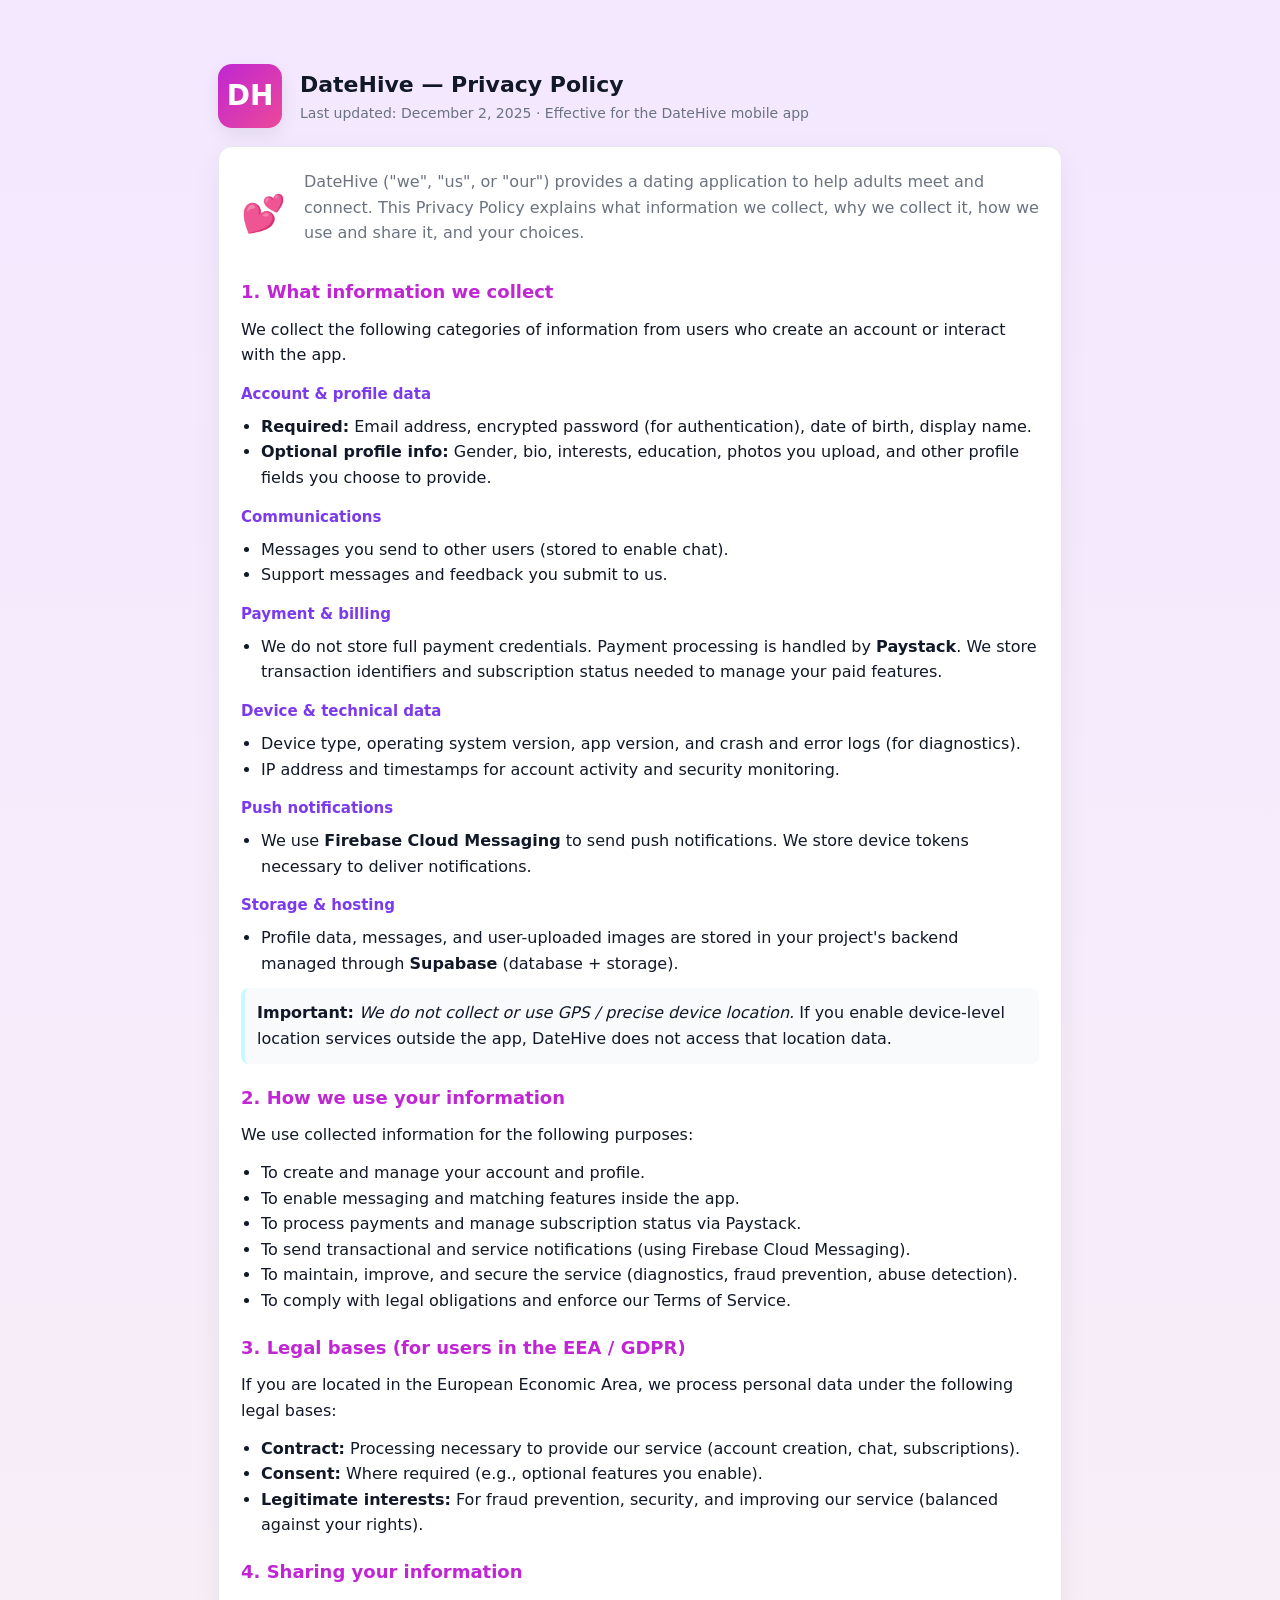
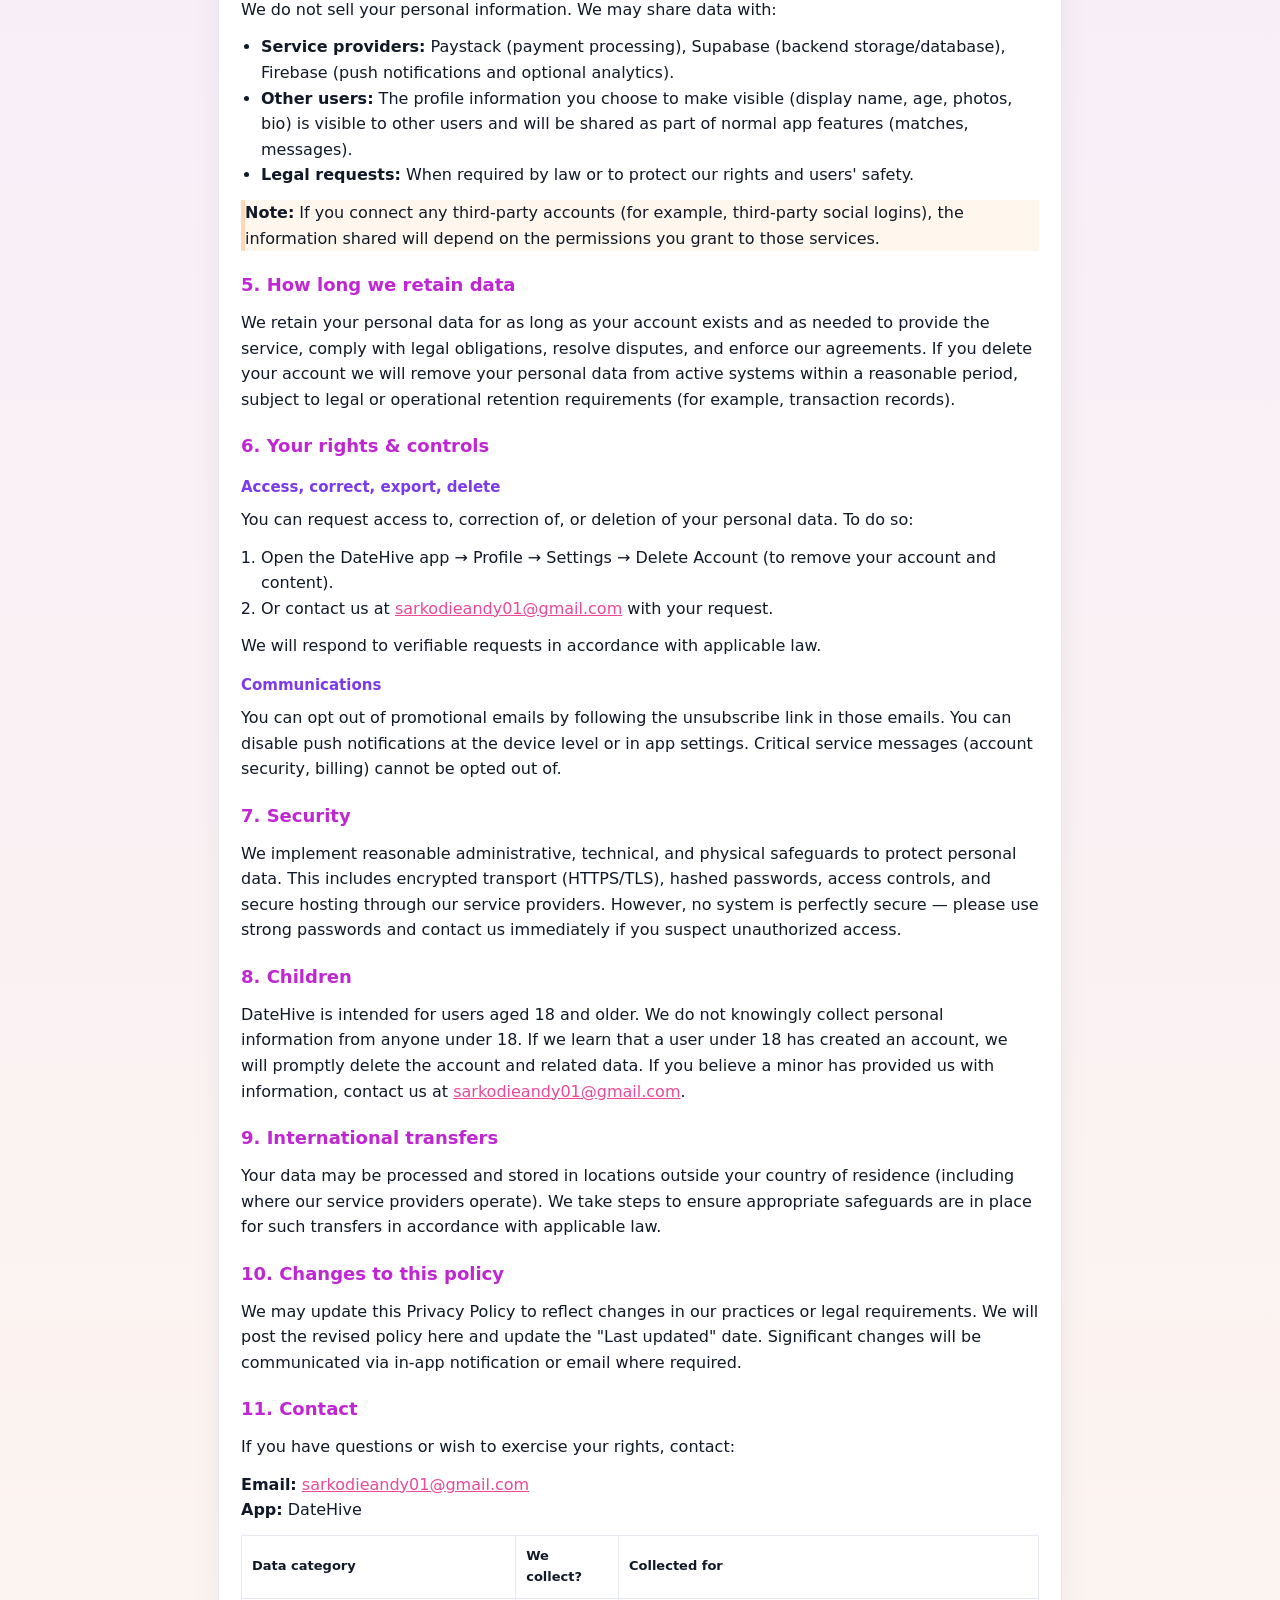
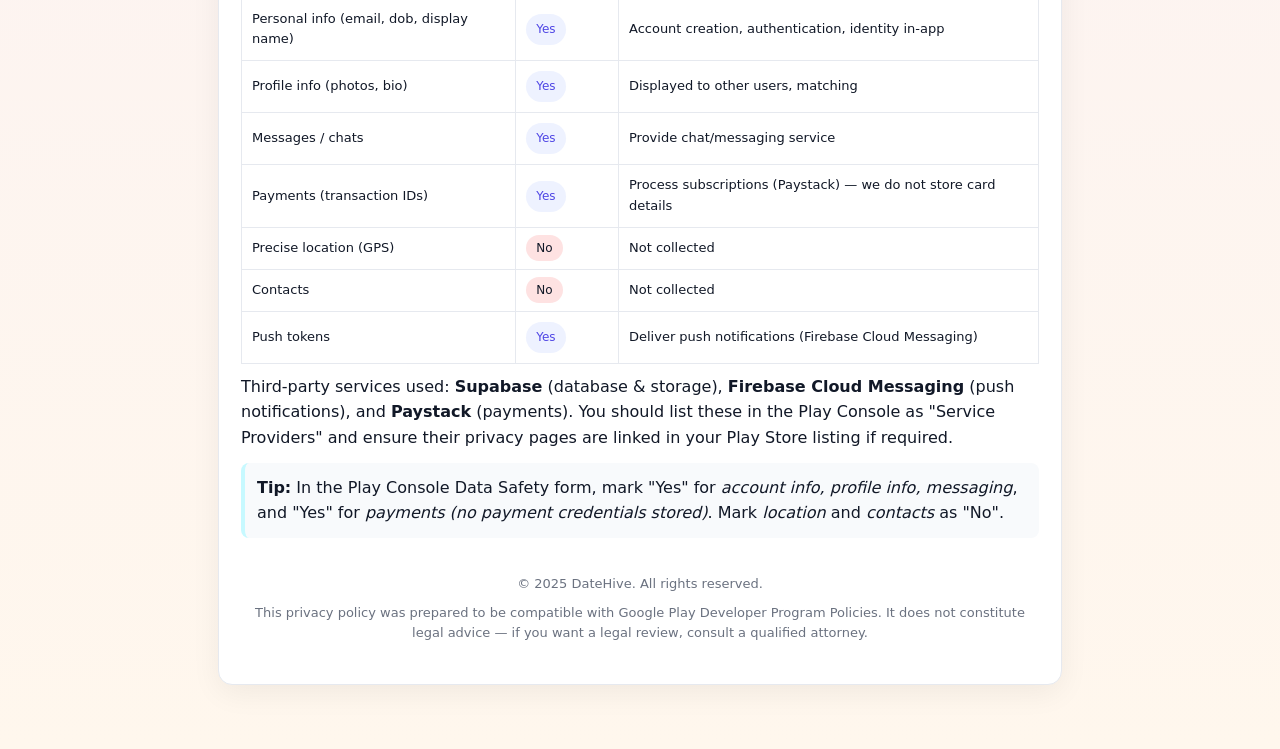
==== index.html @ edeba6d4 "new" ====
<!doctype html>
<html lang="en">
<head>
  <meta charset="utf-8" />
  <meta name="viewport" content="width=device-width,initial-scale=1" />
  <title>DateHive — Privacy Policy</title>
  <meta name="description" content="DateHive Privacy Policy — explains what data we collect, how it's used, and how you can manage it." />
  <style>
    :root{
      --bg:#f7f8fb;
      --card:#ffffff;
      --muted:#6b7280;
      --accent:#c026d3;
      --accent-2:#ec4899;
      --border:#e6e9ef;
      --maxw:900px;
      --radius:14px;
      --mono: "Inter", system-ui, -apple-system, "Segoe UI", Roboto, "Helvetica Neue", Arial;
    }
    *{box-sizing:border-box}
    body{
      margin:0;
      font-family:var(--mono);
      background:linear-gradient(180deg, #f3e8ff 0%, #fff7ed 100%);
      color:#111827;
      -webkit-font-smoothing:antialiased;
      -moz-osx-font-smoothing:grayscale;
      line-height:1.6;
    }
    .wrap{max-width:var(--maxw); margin:36px auto; padding:28px;}
    header{
      display:flex; align-items:center; gap:18px; margin-bottom:18px;
    }
    .logo{
      width:64px; height:64px; border-radius:14px;
      background:linear-gradient(135deg,var(--accent),var(--accent-2));
      display:flex; align-items:center; justify-content:center;
      color:white; font-weight:700; font-size:28px; box-shadow:0 6px 18px rgba(0,0,0,0.08);
    }
    h1{font-size:22px; margin:0}
    .sub{color:var(--muted); font-size:14px}

    .card{
      background:var(--card); border-radius:var(--radius);
      padding:22px; box-shadow:0 8px 30px rgba(2,6,23,0.06); border:1px solid var(--border);
    }

    .lead{
      display:flex; gap:18px; align-items:center; margin-bottom:18px;
    }
    .lead .emoji{font-size:36px}
    .muted{color:var(--muted)}
    .section{margin-top:20px}
    h2{font-size:18px; color:var(--accent); margin:0 0 10px}
    h3{font-size:15px; color:#7c3aed; margin:14px 0 8px}
    p{margin:0 0 12px}
    ul{margin:0 0 12px; padding-left:20px}
    ol{margin:0 0 12px; padding-left:20px}
    .note{
      background:#f8fafc; border-left:4px solid #c7f9ff; padding:12px; margin:12px 0; border-radius:8px;
    }
    .important{background:#fff7ed; border-left:4px solid #ffd7b5}
    .footer{font-size:13px; color:var(--muted); text-align:center; padding:18px 6px; margin-top:18px}

    /* responsive */
    @media (max-width:600px){
      .wrap{padding:18px}
      .lead{flex-direction:column; align-items:flex-start}
    }

    /* small table for Data Safety */
    .ds-table{width:100%; border-collapse:collapse; margin-top:12px}
    .ds-table th, .ds-table td{border:1px solid var(--border); padding:10px; text-align:left; font-size:13px}
    .pill{display:inline-block; padding:6px 10px; border-radius:999px; font-size:12px; background:#eef2ff; color:#4f46e5}
    a{color:var(--accent-2)}
  </style>
</head>
<body>
  <div class="wrap">
    <header>
      <div class="logo">DH</div>
      <div>
        <h1>DateHive — Privacy Policy</h1>
        <div class="sub">Last updated: December 2, 2025 · Effective for the DateHive mobile app</div>
      </div>
    </header>

    <div class="card" role="main">
      <div class="lead">
        <div class="emoji">💕</div>
        <div>
          <p class="muted">DateHive ("we", "us", or "our") provides a dating application to help adults meet and connect. This Privacy Policy explains what information we collect, why we collect it, how we use and share it, and your choices.</p>
        </div>
      </div>

      <section class="section">
        <h2>1. What information we collect</h2>
        <p>We collect the following categories of information from users who create an account or interact with the app.</p>

        <h3>Account & profile data</h3>
        <ul>
          <li><strong>Required:</strong> Email address, encrypted password (for authentication), date of birth, display name.</li>
          <li><strong>Optional profile info:</strong> Gender, bio, interests, education, photos you upload, and other profile fields you choose to provide.</li>
        </ul>

        <h3>Communications</h3>
        <ul>
          <li>Messages you send to other users (stored to enable chat).</li>
          <li>Support messages and feedback you submit to us.</li>
        </ul>

        <h3>Payment & billing</h3>
        <ul>
          <li>We do not store full payment credentials. Payment processing is handled by <strong>Paystack</strong>. We store transaction identifiers and subscription status needed to manage your paid features.</li>
        </ul>

        <h3>Device & technical data</h3>
        <ul>
          <li>Device type, operating system version, app version, and crash and error logs (for diagnostics).</li>
          <li>IP address and timestamps for account activity and security monitoring.</li>
        </ul>

        <h3>Push notifications</h3>
        <ul>
          <li>We use <strong>Firebase Cloud Messaging</strong> to send push notifications. We store device tokens necessary to deliver notifications.</li>
        </ul>

        <h3>Storage & hosting</h3>
        <ul>
          <li>Profile data, messages, and user-uploaded images are stored in your project's backend managed through <strong>Supabase</strong> (database + storage).</li>
        </ul>

        <div class="note">
          <strong>Important:</strong> <em>We do not collect or use GPS / precise device location.</em> If you enable device-level location services outside the app, DateHive does not access that location data.
        </div>
      </section>

      <section class="section">
        <h2>2. How we use your information</h2>
        <p>We use collected information for the following purposes:</p>
        <ul>
          <li>To create and manage your account and profile.</li>
          <li>To enable messaging and matching features inside the app.</li>
          <li>To process payments and manage subscription status via Paystack.</li>
          <li>To send transactional and service notifications (using Firebase Cloud Messaging).</li>
          <li>To maintain, improve, and secure the service (diagnostics, fraud prevention, abuse detection).</li>
          <li>To comply with legal obligations and enforce our Terms of Service.</li>
        </ul>
      </section>

      <section class="section">
        <h2>3. Legal bases (for users in the EEA / GDPR)</h2>
        <p>If you are located in the European Economic Area, we process personal data under the following legal bases:</p>
        <ul>
          <li><strong>Contract:</strong> Processing necessary to provide our service (account creation, chat, subscriptions).</li>
          <li><strong>Consent:</strong> Where required (e.g., optional features you enable).</li>
          <li><strong>Legitimate interests:</strong> For fraud prevention, security, and improving our service (balanced against your rights).</li>
        </ul>
      </section>

      <section class="section">
        <h2>4. Sharing your information</h2>
        <p>We do not sell your personal information. We may share data with:</p>
        <ul>
          <li><strong>Service providers:</strong> Paystack (payment processing), Supabase (backend storage/database), Firebase (push notifications and optional analytics).</li>
          <li><strong>Other users:</strong> The profile information you choose to make visible (display name, age, photos, bio) is visible to other users and will be shared as part of normal app features (matches, messages).</li>
          <li><strong>Legal requests:</strong> When required by law or to protect our rights and users' safety.</li>
        </ul>

        <div class="important">
          <strong>Note:</strong> If you connect any third-party accounts (for example, third-party social logins), the information shared will depend on the permissions you grant to those services.
        </div>
      </section>

      <section class="section">
        <h2>5. How long we retain data</h2>
        <p>We retain your personal data for as long as your account exists and as needed to provide the service, comply with legal obligations, resolve disputes, and enforce our agreements. If you delete your account we will remove your personal data from active systems within a reasonable period, subject to legal or operational retention requirements (for example, transaction records).</p>
      </section>

      <section class="section">
        <h2>6. Your rights & controls</h2>

        <h3>Access, correct, export, delete</h3>
        <p>You can request access to, correction of, or deletion of your personal data. To do so:</p>
        <ol>
          <li>Open the DateHive app → Profile → Settings → Delete Account (to remove your account and content).</li>
          <li>Or contact us at <a href="mailto:sarkodieandy01@gmail.com">sarkodieandy01@gmail.com</a> with your request.</li>
        </ol>
        <p>We will respond to verifiable requests in accordance with applicable law.</p>

        <h3>Communications</h3>
        <p>You can opt out of promotional emails by following the unsubscribe link in those emails. You can disable push notifications at the device level or in app settings. Critical service messages (account security, billing) cannot be opted out of.</p>
      </section>

      <section class="section">
        <h2>7. Security</h2>
        <p>We implement reasonable administrative, technical, and physical safeguards to protect personal data. This includes encrypted transport (HTTPS/TLS), hashed passwords, access controls, and secure hosting through our service providers. However, no system is perfectly secure — please use strong passwords and contact us immediately if you suspect unauthorized access.</p>
      </section>

      <section class="section">
        <h2>8. Children</h2>
        <p>DateHive is intended for users aged 18 and older. We do not knowingly collect personal information from anyone under 18. If we learn that a user under 18 has created an account, we will promptly delete the account and related data. If you believe a minor has provided us with information, contact us at <a href="mailto:sarkodieandy01@gmail.com">sarkodieandy01@gmail.com</a>.</p>
      </section>

      <section class="section">
        <h2>9. International transfers</h2>
        <p>Your data may be processed and stored in locations outside your country of residence (including where our service providers operate). We take steps to ensure appropriate safeguards are in place for such transfers in accordance with applicable law.</p>
      </section>

      <section class="section">
        <h2>10. Changes to this policy</h2>
        <p>We may update this Privacy Policy to reflect changes in our practices or legal requirements. We will post the revised policy here and update the "Last updated" date. Significant changes will be communicated via in-app notification or email where required.</p>
      </section>

      <section class="section">
        <h2>11. Contact</h2>
        <p>If you have questions or wish to exercise your rights, contact:</p>
        <p>
          <strong>Email:</strong> <a href="mailto:sarkodieandy01@gmail.com">sarkodieandy01@gmail.com</a><br />
          <strong>App:</strong> DateHive
        </p>
      </section>

        <table class="ds-table" aria-label="Google Play Data Safety summary">
          <thead>
            <tr>
              <th>Data category</th>
              <th>We collect?</th>
              <th>Collected for</th>
            </tr>
          </thead>
          <tbody>
            <tr>
              <td>Personal info (email, dob, display name)</td>
              <td><span class="pill">Yes</span></td>
              <td>Account creation, authentication, identity in-app</td>
            </tr>
            <tr>
              <td>Profile info (photos, bio)</td>
              <td><span class="pill">Yes</span></td>
              <td>Displayed to other users, matching</td>
            </tr>
            <tr>
              <td>Messages / chats</td>
              <td><span class="pill">Yes</span></td>
              <td>Provide chat/messaging service</td>
            </tr>
            <tr>
              <td>Payments (transaction IDs)</td>
              <td><span class="pill">Yes</span></td>
              <td>Process subscriptions (Paystack) — we do not store card details</td>
            </tr>
            <tr>
              <td>Precise location (GPS)</td>
              <td><span style="background:#fee2e2; padding:6px 10px; border-radius:999px; font-size:12px">No</span></td>
              <td>Not collected</td>
            </tr>
            <tr>
              <td>Contacts</td>
              <td><span style="background:#fee2e2; padding:6px 10px; border-radius:999px; font-size:12px">No</span></td>
              <td>Not collected</td>
            </tr>
            <tr>
              <td>Push tokens</td>
              <td><span class="pill">Yes</span></td>
              <td>Deliver push notifications (Firebase Cloud Messaging)</td>
            </tr>
          </tbody>
        </table>

        <p style="margin-top:10px">Third-party services used: <strong>Supabase</strong> (database & storage), <strong>Firebase Cloud Messaging</strong> (push notifications), and <strong>Paystack</strong> (payments). You should list these in the Play Console as "Service Providers" and ensure their privacy pages are linked in your Play Store listing if required.</p>

        <div class="note">
          <strong>Tip:</strong> In the Play Console Data Safety form, mark "Yes" for <em>account info, profile info, messaging</em>, and "Yes" for <em>payments (no payment credentials stored)</em>. Mark <em>location</em> and <em>contacts</em> as "No".
        </div>
      </section>

      <div class="footer">
        <div>© 2025 DateHive. All rights reserved.</div>
        <div style="margin-top:8px; color:var(--muted)">This privacy policy was prepared to be compatible with Google Play Developer Program Policies. It does not constitute legal advice — if you want a legal review, consult a qualified attorney.</div>
      </div>
    </div>
  </div>
</body>
</html>
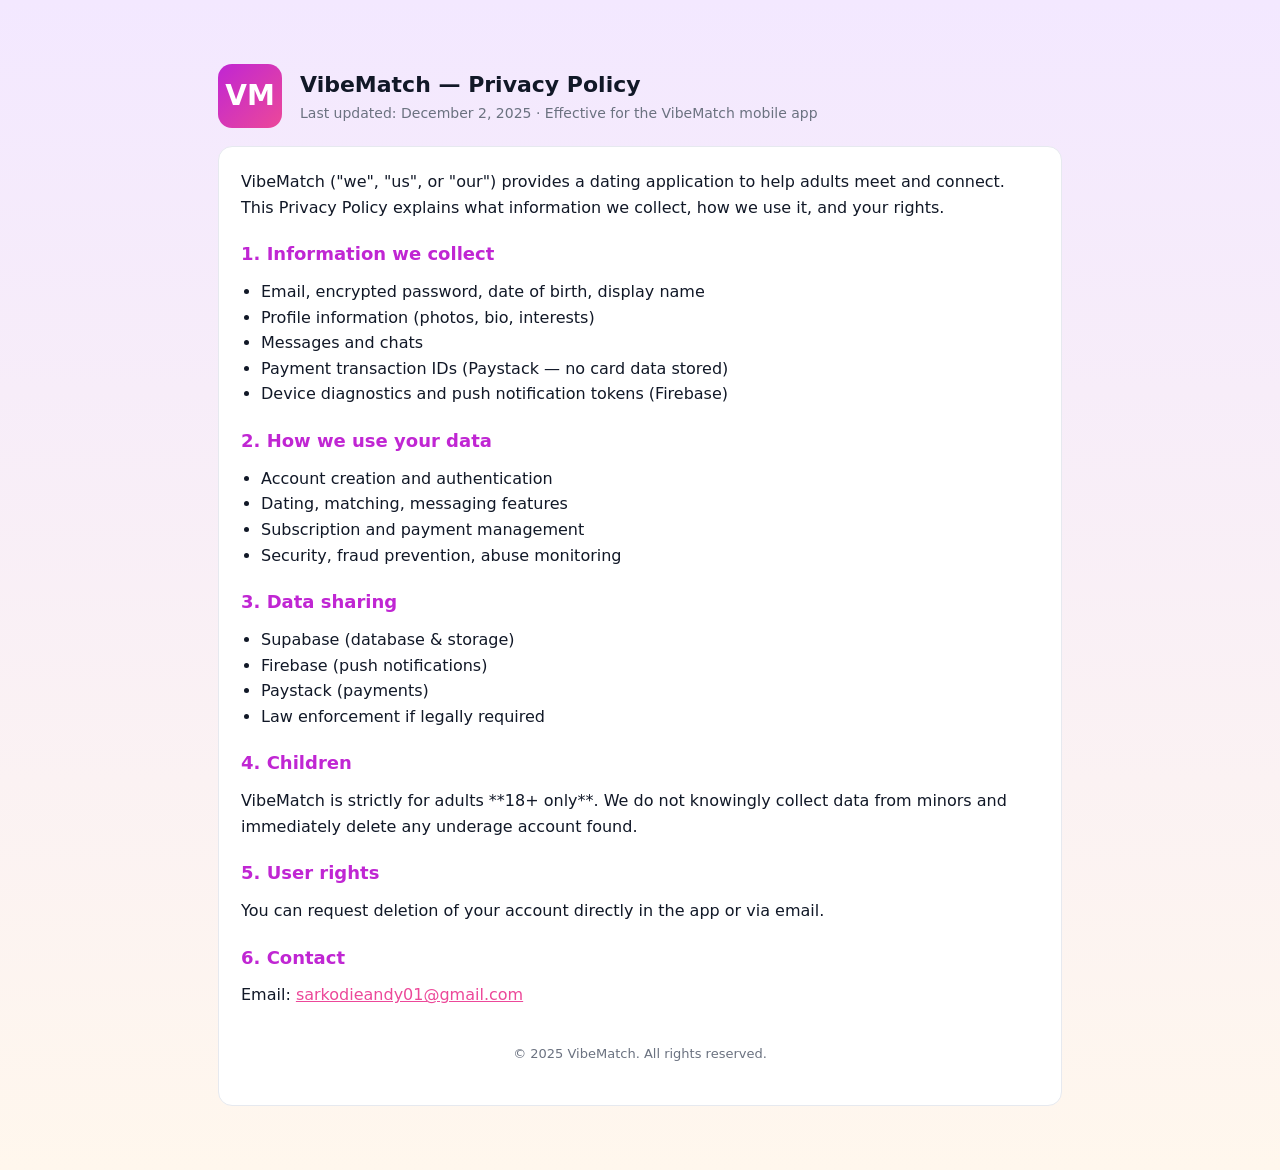
==== commit cc295a48: "policy update" ====
--- a/index.html
+++ b/index.html
@@ -3,8 +3,8 @@
 <head>
   <meta charset="utf-8" />
   <meta name="viewport" content="width=device-width,initial-scale=1" />
-  <title>DateHive — Privacy Policy</title>
-  <meta name="description" content="DateHive Privacy Policy — explains what data we collect, how it's used, and how you can manage it." />
+  <title>VibeMatch — Privacy Policy</title>
+  <meta name="description" content="VibeMatch Privacy Policy — explains what data we collect, how it's used, and how you can manage it." />
   <style>
     :root{
       --bg:#f7f8fb;
@@ -23,54 +23,29 @@
       font-family:var(--mono);
       background:linear-gradient(180deg, #f3e8ff 0%, #fff7ed 100%);
       color:#111827;
-      -webkit-font-smoothing:antialiased;
-      -moz-osx-font-smoothing:grayscale;
       line-height:1.6;
     }
     .wrap{max-width:var(--maxw); margin:36px auto; padding:28px;}
-    header{
-      display:flex; align-items:center; gap:18px; margin-bottom:18px;
-    }
+    header{display:flex; align-items:center; gap:18px; margin-bottom:18px;}
     .logo{
       width:64px; height:64px; border-radius:14px;
       background:linear-gradient(135deg,var(--accent),var(--accent-2));
       display:flex; align-items:center; justify-content:center;
-      color:white; font-weight:700; font-size:28px; box-shadow:0 6px 18px rgba(0,0,0,0.08);
+      color:white; font-weight:700; font-size:28px;
     }
     h1{font-size:22px; margin:0}
     .sub{color:var(--muted); font-size:14px}
-
-    .card{
-      background:var(--card); border-radius:var(--radius);
-      padding:22px; box-shadow:0 8px 30px rgba(2,6,23,0.06); border:1px solid var(--border);
-    }
-
-    .lead{
-      display:flex; gap:18px; align-items:center; margin-bottom:18px;
-    }
-    .lead .emoji{font-size:36px}
-    .muted{color:var(--muted)}
+    .card{background:var(--card); border-radius:var(--radius); padding:22px; border:1px solid var(--border);}
     .section{margin-top:20px}
     h2{font-size:18px; color:var(--accent); margin:0 0 10px}
     h3{font-size:15px; color:#7c3aed; margin:14px 0 8px}
     p{margin:0 0 12px}
-    ul{margin:0 0 12px; padding-left:20px}
-    ol{margin:0 0 12px; padding-left:20px}
-    .note{
-      background:#f8fafc; border-left:4px solid #c7f9ff; padding:12px; margin:12px 0; border-radius:8px;
-    }
+    ul, ol{margin:0 0 12px; padding-left:20px}
+    .note{background:#f8fafc; border-left:4px solid #c7f9ff; padding:12px; margin:12px 0; border-radius:8px;}
     .important{background:#fff7ed; border-left:4px solid #ffd7b5}
     .footer{font-size:13px; color:var(--muted); text-align:center; padding:18px 6px; margin-top:18px}
-
-    /* responsive */
-    @media (max-width:600px){
-      .wrap{padding:18px}
-      .lead{flex-direction:column; align-items:flex-start}
-    }
-
-    /* small table for Data Safety */
-    .ds-table{width:100%; border-collapse:collapse; margin-top:12px}
-    .ds-table th, .ds-table td{border:1px solid var(--border); padding:10px; text-align:left; font-size:13px}
+    table{width:100%; border-collapse:collapse; margin-top:12px}
+    th, td{border:1px solid var(--border); padding:10px; text-align:left; font-size:13px}
     .pill{display:inline-block; padding:6px 10px; border-radius:999px; font-size:12px; background:#eef2ff; color:#4f46e5}
     a{color:var(--accent-2)}
   </style>
@@ -78,206 +53,64 @@
 <body>
   <div class="wrap">
     <header>
-      <div class="logo">DH</div>
+      <div class="logo">VM</div>
       <div>
-        <h1>DateHive — Privacy Policy</h1>
-        <div class="sub">Last updated: December 2, 2025 · Effective for the DateHive mobile app</div>
+        <h1>VibeMatch — Privacy Policy</h1>
+        <div class="sub">Last updated: December 2, 2025 · Effective for the VibeMatch mobile app</div>
       </div>
     </header>
 
-    <div class="card" role="main">
-      <div class="lead">
-        <div class="emoji">💕</div>
-        <div>
-          <p class="muted">DateHive ("we", "us", or "our") provides a dating application to help adults meet and connect. This Privacy Policy explains what information we collect, why we collect it, how we use and share it, and your choices.</p>
-        </div>
-      </div>
+    <div class="card">
+      <p>VibeMatch ("we", "us", or "our") provides a dating application to help adults meet and connect. This Privacy Policy explains what information we collect, how we use it, and your rights.</p>
 
       <section class="section">
-        <h2>1. What information we collect</h2>
-        <p>We collect the following categories of information from users who create an account or interact with the app.</p>
-
-        <h3>Account & profile data</h3>
+        <h2>1. Information we collect</h2>
         <ul>
-          <li><strong>Required:</strong> Email address, encrypted password (for authentication), date of birth, display name.</li>
-          <li><strong>Optional profile info:</strong> Gender, bio, interests, education, photos you upload, and other profile fields you choose to provide.</li>
-        </ul>
-
-        <h3>Communications</h3>
-        <ul>
-          <li>Messages you send to other users (stored to enable chat).</li>
-          <li>Support messages and feedback you submit to us.</li>
-        </ul>
-
-        <h3>Payment & billing</h3>
-        <ul>
-          <li>We do not store full payment credentials. Payment processing is handled by <strong>Paystack</strong>. We store transaction identifiers and subscription status needed to manage your paid features.</li>
-        </ul>
-
-        <h3>Device & technical data</h3>
-        <ul>
-          <li>Device type, operating system version, app version, and crash and error logs (for diagnostics).</li>
-          <li>IP address and timestamps for account activity and security monitoring.</li>
-        </ul>
-
-        <h3>Push notifications</h3>
-        <ul>
-          <li>We use <strong>Firebase Cloud Messaging</strong> to send push notifications. We store device tokens necessary to deliver notifications.</li>
-        </ul>
-
-        <h3>Storage & hosting</h3>
-        <ul>
-          <li>Profile data, messages, and user-uploaded images are stored in your project's backend managed through <strong>Supabase</strong> (database + storage).</li>
-        </ul>
-
-        <div class="note">
-          <strong>Important:</strong> <em>We do not collect or use GPS / precise device location.</em> If you enable device-level location services outside the app, DateHive does not access that location data.
-        </div>
-      </section>
-
-      <section class="section">
-        <h2>2. How we use your information</h2>
-        <p>We use collected information for the following purposes:</p>
-        <ul>
-          <li>To create and manage your account and profile.</li>
-          <li>To enable messaging and matching features inside the app.</li>
-          <li>To process payments and manage subscription status via Paystack.</li>
-          <li>To send transactional and service notifications (using Firebase Cloud Messaging).</li>
-          <li>To maintain, improve, and secure the service (diagnostics, fraud prevention, abuse detection).</li>
-          <li>To comply with legal obligations and enforce our Terms of Service.</li>
+          <li>Email, encrypted password, date of birth, display name</li>
+          <li>Profile information (photos, bio, interests)</li>
+          <li>Messages and chats</li>
+          <li>Payment transaction IDs (Paystack — no card data stored)</li>
+          <li>Device diagnostics and push notification tokens (Firebase)</li>
         </ul>
       </section>
 
       <section class="section">
-        <h2>3. Legal bases (for users in the EEA / GDPR)</h2>
-        <p>If you are located in the European Economic Area, we process personal data under the following legal bases:</p>
+        <h2>2. How we use your data</h2>
         <ul>
-          <li><strong>Contract:</strong> Processing necessary to provide our service (account creation, chat, subscriptions).</li>
-          <li><strong>Consent:</strong> Where required (e.g., optional features you enable).</li>
-          <li><strong>Legitimate interests:</strong> For fraud prevention, security, and improving our service (balanced against your rights).</li>
+          <li>Account creation and authentication</li>
+          <li>Dating, matching, messaging features</li>
+          <li>Subscription and payment management</li>
+          <li>Security, fraud prevention, abuse monitoring</li>
         </ul>
       </section>
 
       <section class="section">
-        <h2>4. Sharing your information</h2>
-        <p>We do not sell your personal information. We may share data with:</p>
+        <h2>3. Data sharing</h2>
         <ul>
-          <li><strong>Service providers:</strong> Paystack (payment processing), Supabase (backend storage/database), Firebase (push notifications and optional analytics).</li>
-          <li><strong>Other users:</strong> The profile information you choose to make visible (display name, age, photos, bio) is visible to other users and will be shared as part of normal app features (matches, messages).</li>
-          <li><strong>Legal requests:</strong> When required by law or to protect our rights and users' safety.</li>
+          <li>Supabase (database & storage)</li>
+          <li>Firebase (push notifications)</li>
+          <li>Paystack (payments)</li>
+          <li>Law enforcement if legally required</li>
         </ul>
-
-        <div class="important">
-          <strong>Note:</strong> If you connect any third-party accounts (for example, third-party social logins), the information shared will depend on the permissions you grant to those services.
-        </div>
       </section>
 
       <section class="section">
-        <h2>5. How long we retain data</h2>
-        <p>We retain your personal data for as long as your account exists and as needed to provide the service, comply with legal obligations, resolve disputes, and enforce our agreements. If you delete your account we will remove your personal data from active systems within a reasonable period, subject to legal or operational retention requirements (for example, transaction records).</p>
+        <h2>4. Children</h2>
+        <p>VibeMatch is strictly for adults **18+ only**. We do not knowingly collect data from minors and immediately delete any underage account found.</p>
       </section>
 
       <section class="section">
-        <h2>6. Your rights & controls</h2>
-
-        <h3>Access, correct, export, delete</h3>
-        <p>You can request access to, correction of, or deletion of your personal data. To do so:</p>
-        <ol>
-          <li>Open the DateHive app → Profile → Settings → Delete Account (to remove your account and content).</li>
-          <li>Or contact us at <a href="mailto:sarkodieandy01@gmail.com">sarkodieandy01@gmail.com</a> with your request.</li>
-        </ol>
-        <p>We will respond to verifiable requests in accordance with applicable law.</p>
-
-        <h3>Communications</h3>
-        <p>You can opt out of promotional emails by following the unsubscribe link in those emails. You can disable push notifications at the device level or in app settings. Critical service messages (account security, billing) cannot be opted out of.</p>
+        <h2>5. User rights</h2>
+        <p>You can request deletion of your account directly in the app or via email.</p>
       </section>
 
       <section class="section">
-        <h2>7. Security</h2>
-        <p>We implement reasonable administrative, technical, and physical safeguards to protect personal data. This includes encrypted transport (HTTPS/TLS), hashed passwords, access controls, and secure hosting through our service providers. However, no system is perfectly secure — please use strong passwords and contact us immediately if you suspect unauthorized access.</p>
-      </section>
-
-      <section class="section">
-        <h2>8. Children</h2>
-        <p>DateHive is intended for users aged 18 and older. We do not knowingly collect personal information from anyone under 18. If we learn that a user under 18 has created an account, we will promptly delete the account and related data. If you believe a minor has provided us with information, contact us at <a href="mailto:sarkodieandy01@gmail.com">sarkodieandy01@gmail.com</a>.</p>
-      </section>
-
-      <section class="section">
-        <h2>9. International transfers</h2>
-        <p>Your data may be processed and stored in locations outside your country of residence (including where our service providers operate). We take steps to ensure appropriate safeguards are in place for such transfers in accordance with applicable law.</p>
-      </section>
-
-      <section class="section">
-        <h2>10. Changes to this policy</h2>
-        <p>We may update this Privacy Policy to reflect changes in our practices or legal requirements. We will post the revised policy here and update the "Last updated" date. Significant changes will be communicated via in-app notification or email where required.</p>
-      </section>
-
-      <section class="section">
-        <h2>11. Contact</h2>
-        <p>If you have questions or wish to exercise your rights, contact:</p>
-        <p>
-          <strong>Email:</strong> <a href="mailto:sarkodieandy01@gmail.com">sarkodieandy01@gmail.com</a><br />
-          <strong>App:</strong> DateHive
-        </p>
-      </section>
-
-        <table class="ds-table" aria-label="Google Play Data Safety summary">
-          <thead>
-            <tr>
-              <th>Data category</th>
-              <th>We collect?</th>
-              <th>Collected for</th>
-            </tr>
-          </thead>
-          <tbody>
-            <tr>
-              <td>Personal info (email, dob, display name)</td>
-              <td><span class="pill">Yes</span></td>
-              <td>Account creation, authentication, identity in-app</td>
-            </tr>
-            <tr>
-              <td>Profile info (photos, bio)</td>
-              <td><span class="pill">Yes</span></td>
-              <td>Displayed to other users, matching</td>
-            </tr>
-            <tr>
-              <td>Messages / chats</td>
-              <td><span class="pill">Yes</span></td>
-              <td>Provide chat/messaging service</td>
-            </tr>
-            <tr>
-              <td>Payments (transaction IDs)</td>
-              <td><span class="pill">Yes</span></td>
-              <td>Process subscriptions (Paystack) — we do not store card details</td>
-            </tr>
-            <tr>
-              <td>Precise location (GPS)</td>
-              <td><span style="background:#fee2e2; padding:6px 10px; border-radius:999px; font-size:12px">No</span></td>
-              <td>Not collected</td>
-            </tr>
-            <tr>
-              <td>Contacts</td>
-              <td><span style="background:#fee2e2; padding:6px 10px; border-radius:999px; font-size:12px">No</span></td>
-              <td>Not collected</td>
-            </tr>
-            <tr>
-              <td>Push tokens</td>
-              <td><span class="pill">Yes</span></td>
-              <td>Deliver push notifications (Firebase Cloud Messaging)</td>
-            </tr>
-          </tbody>
-        </table>
-
-        <p style="margin-top:10px">Third-party services used: <strong>Supabase</strong> (database & storage), <strong>Firebase Cloud Messaging</strong> (push notifications), and <strong>Paystack</strong> (payments). You should list these in the Play Console as "Service Providers" and ensure their privacy pages are linked in your Play Store listing if required.</p>
-
-        <div class="note">
-          <strong>Tip:</strong> In the Play Console Data Safety form, mark "Yes" for <em>account info, profile info, messaging</em>, and "Yes" for <em>payments (no payment credentials stored)</em>. Mark <em>location</em> and <em>contacts</em> as "No".
-        </div>
+        <h2>6. Contact</h2>
+        <p>Email: <a href="mailto:sarkodieandy01@gmail.com">sarkodieandy01@gmail.com</a></p>
       </section>
 
       <div class="footer">
-        <div>© 2025 DateHive. All rights reserved.</div>
-        <div style="margin-top:8px; color:var(--muted)">This privacy policy was prepared to be compatible with Google Play Developer Program Policies. It does not constitute legal advice — if you want a legal review, consult a qualified attorney.</div>
+        © 2025 VibeMatch. All rights reserved.
       </div>
     </div>
   </div>
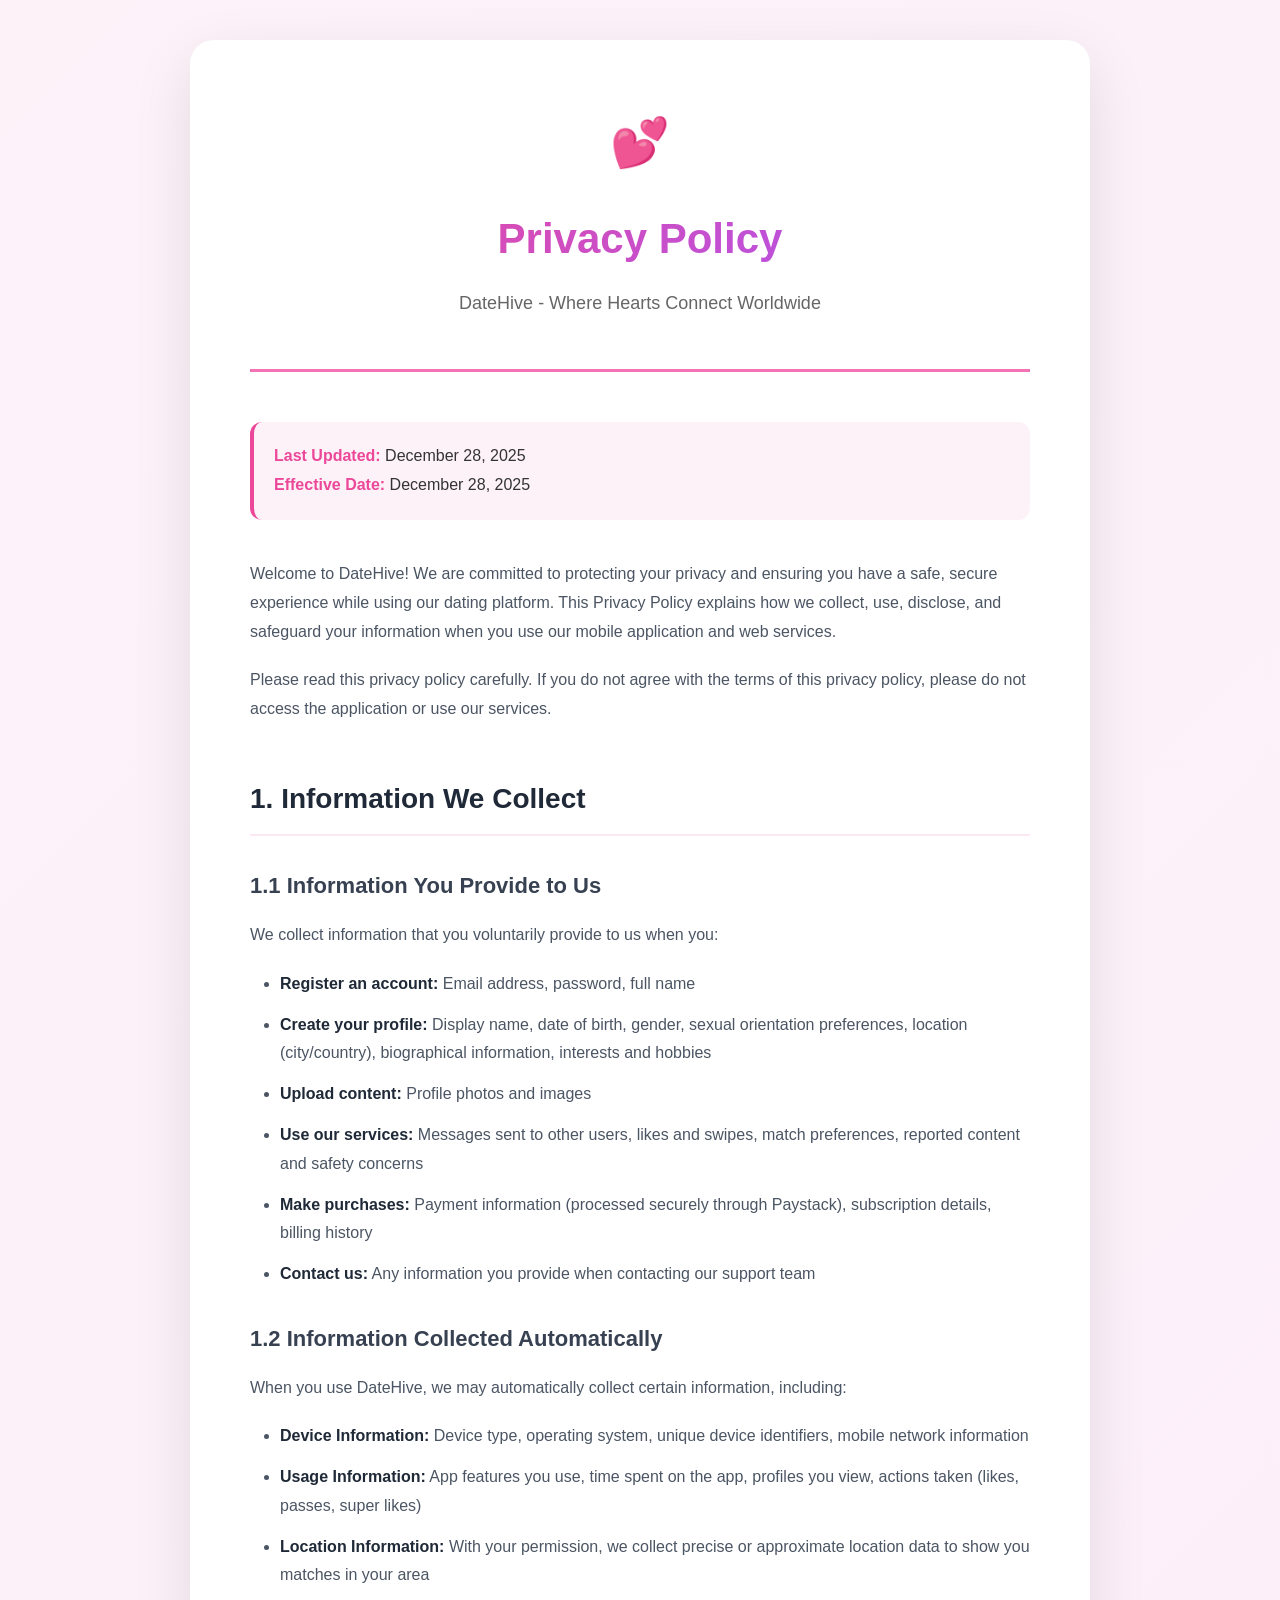
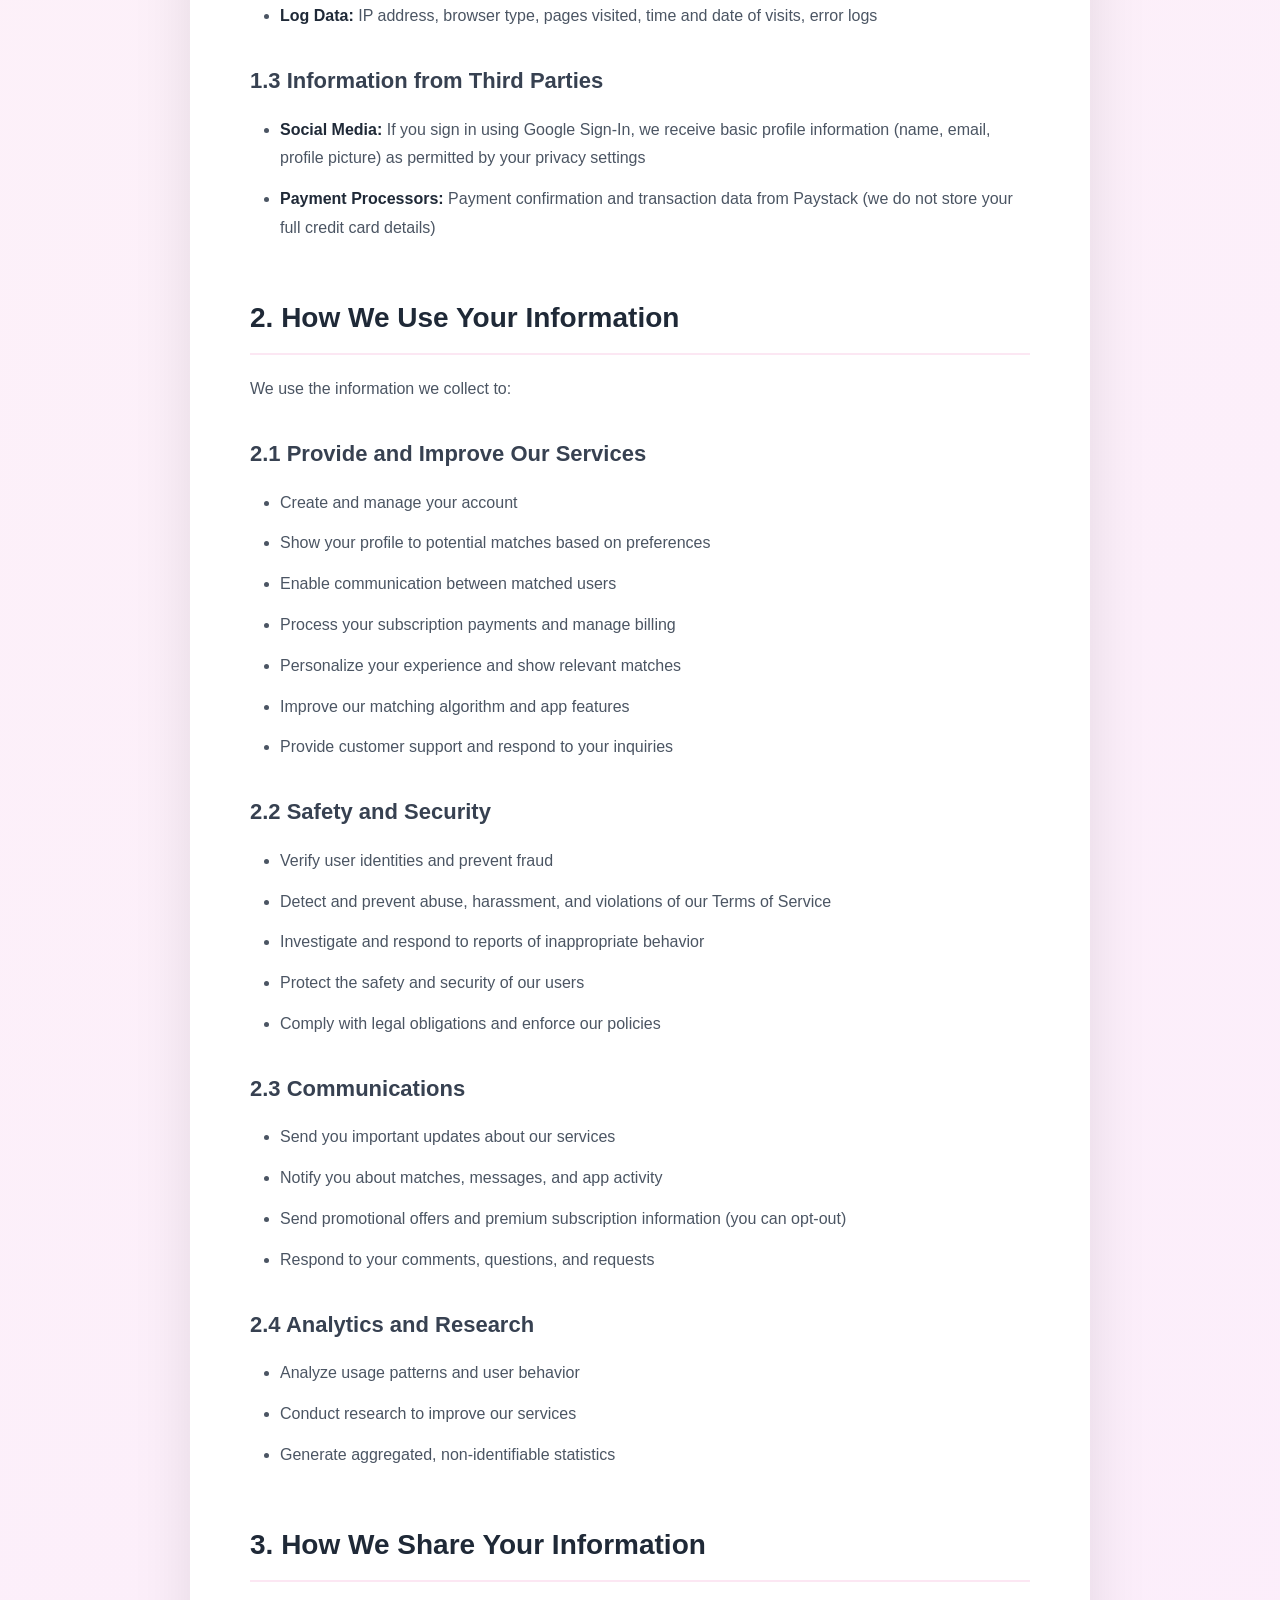
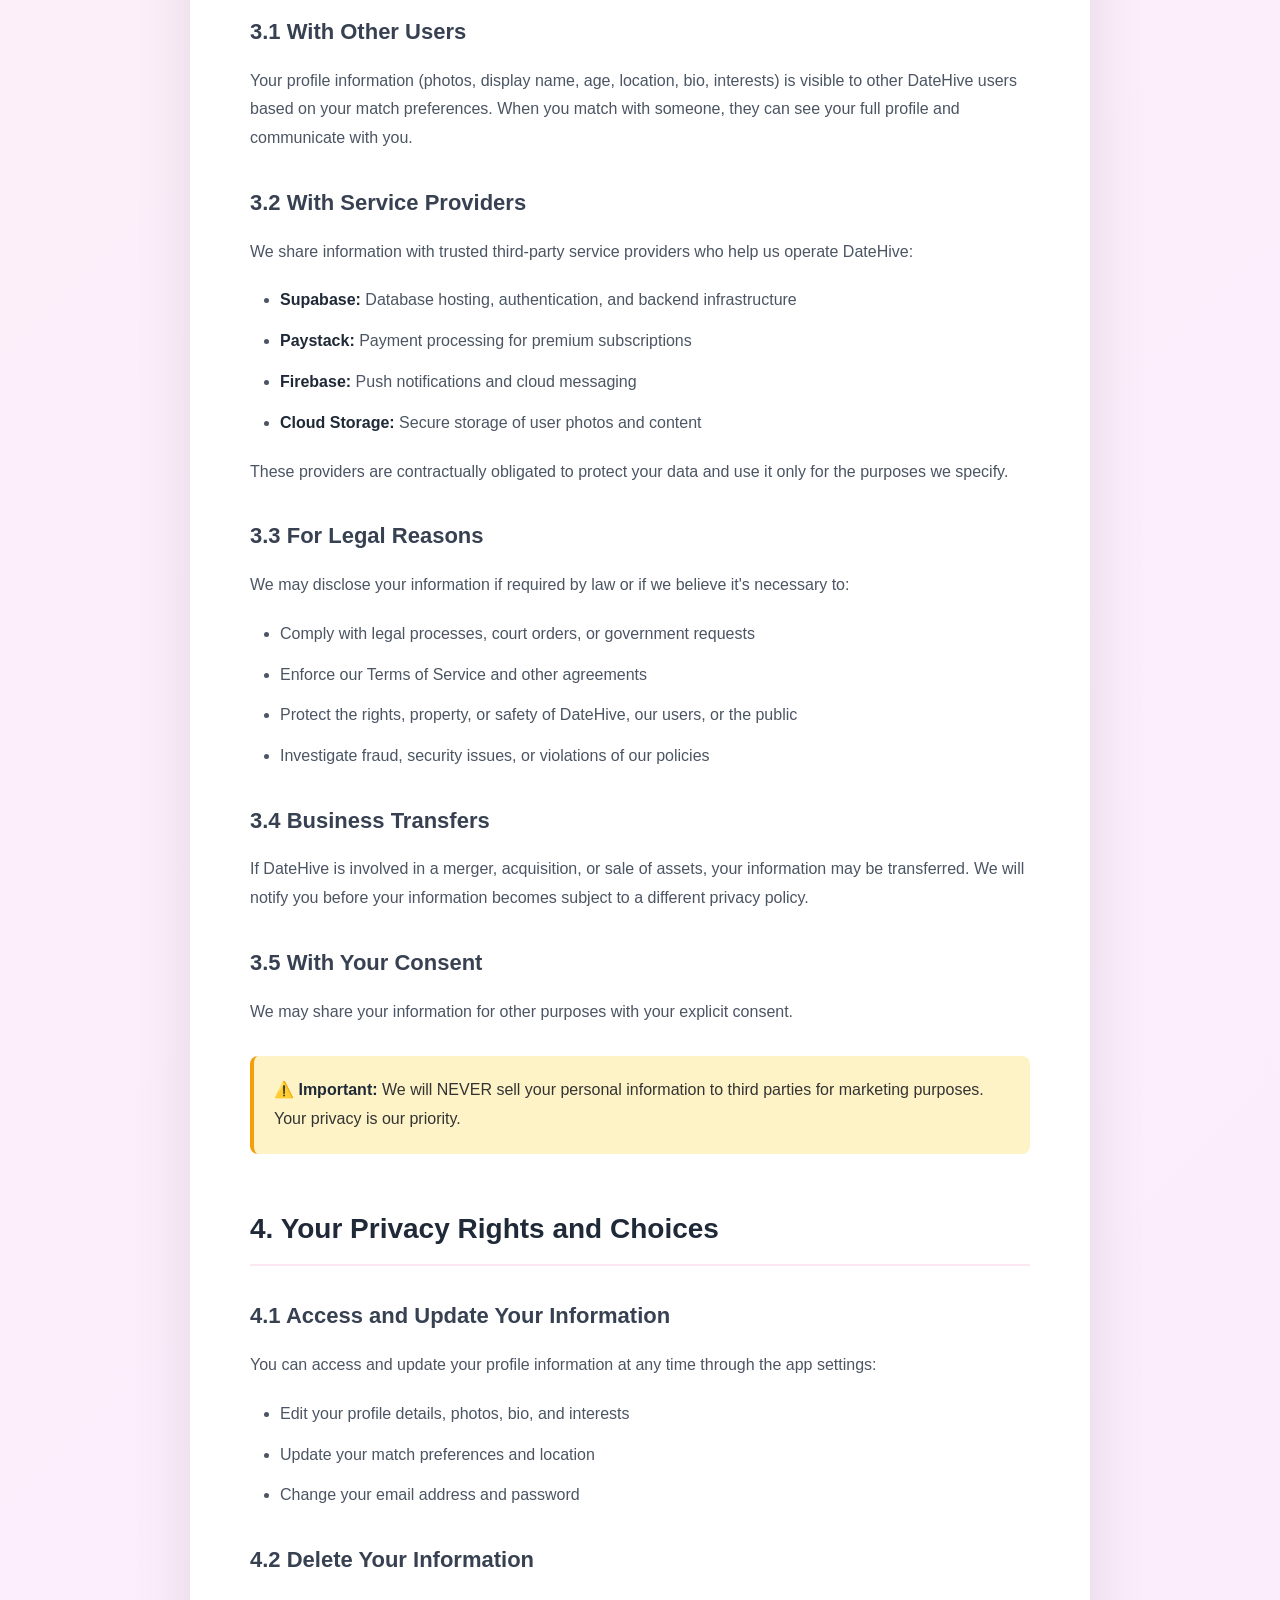
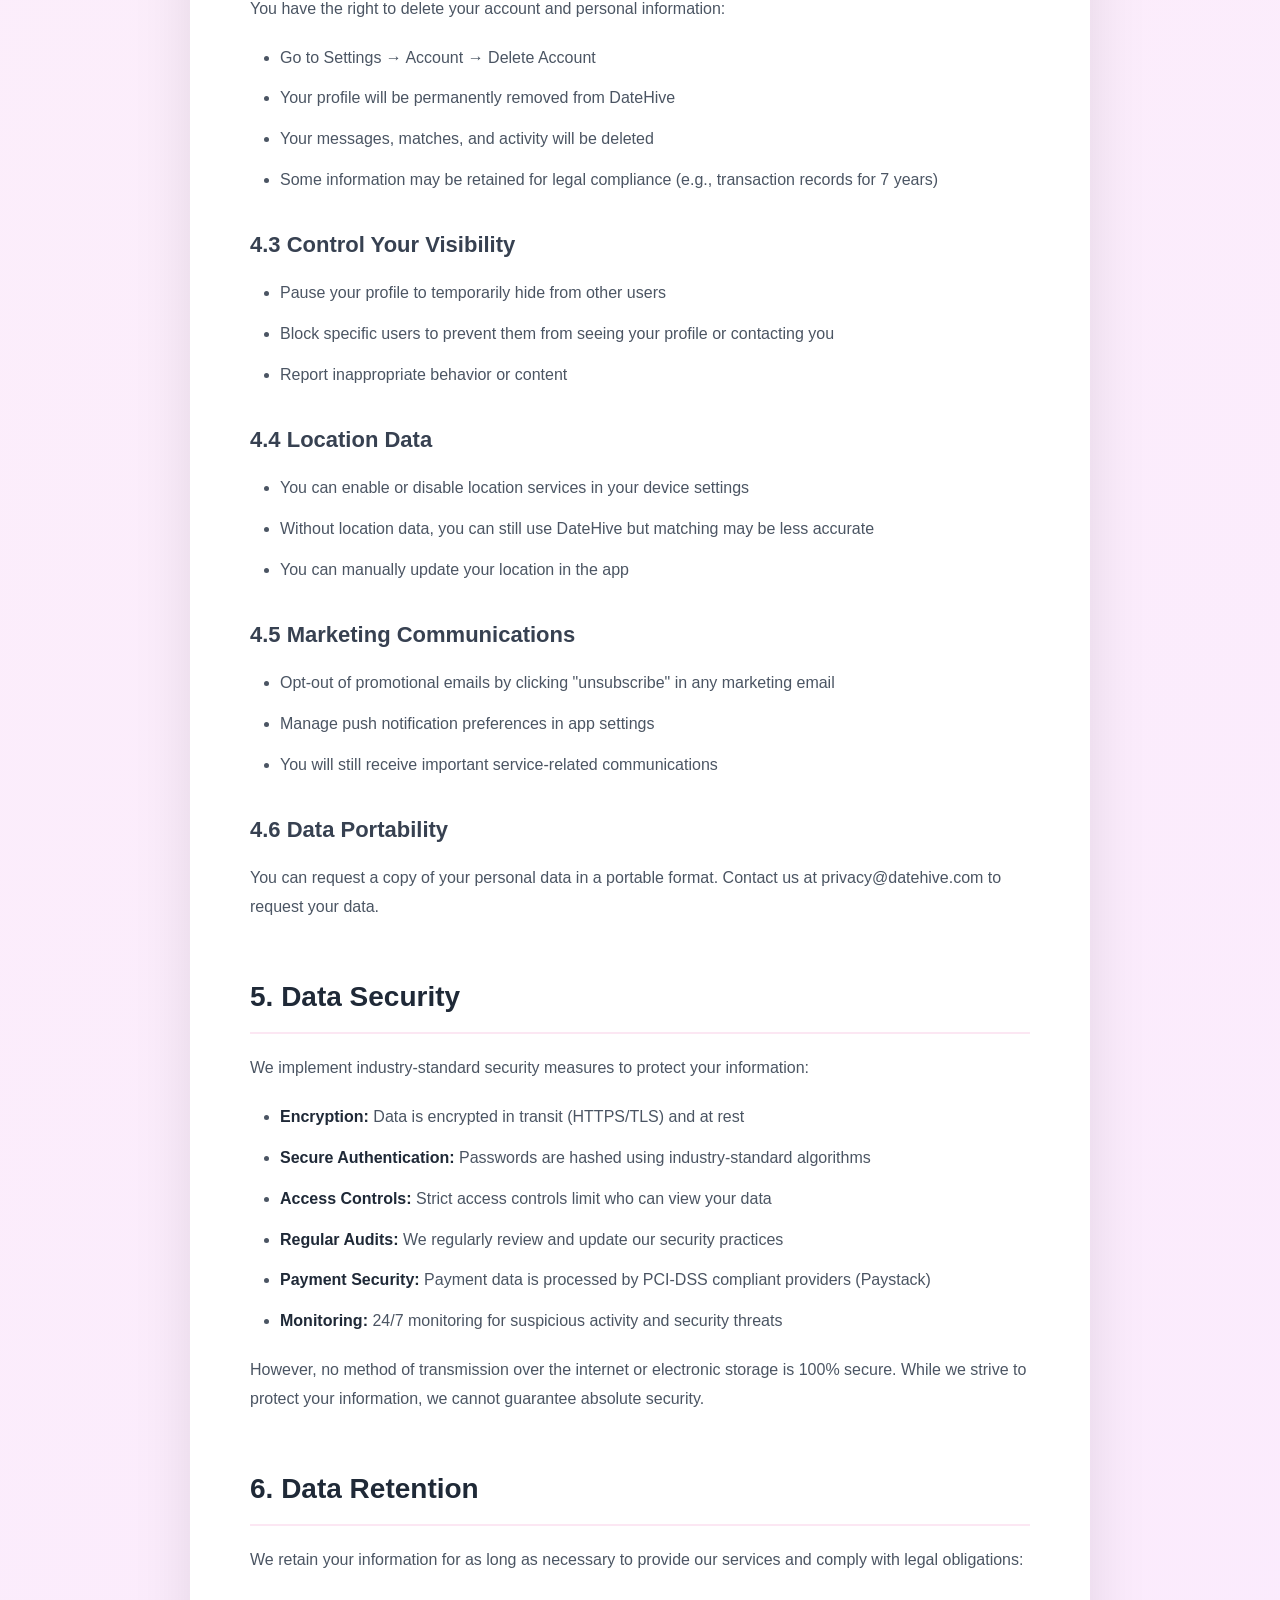
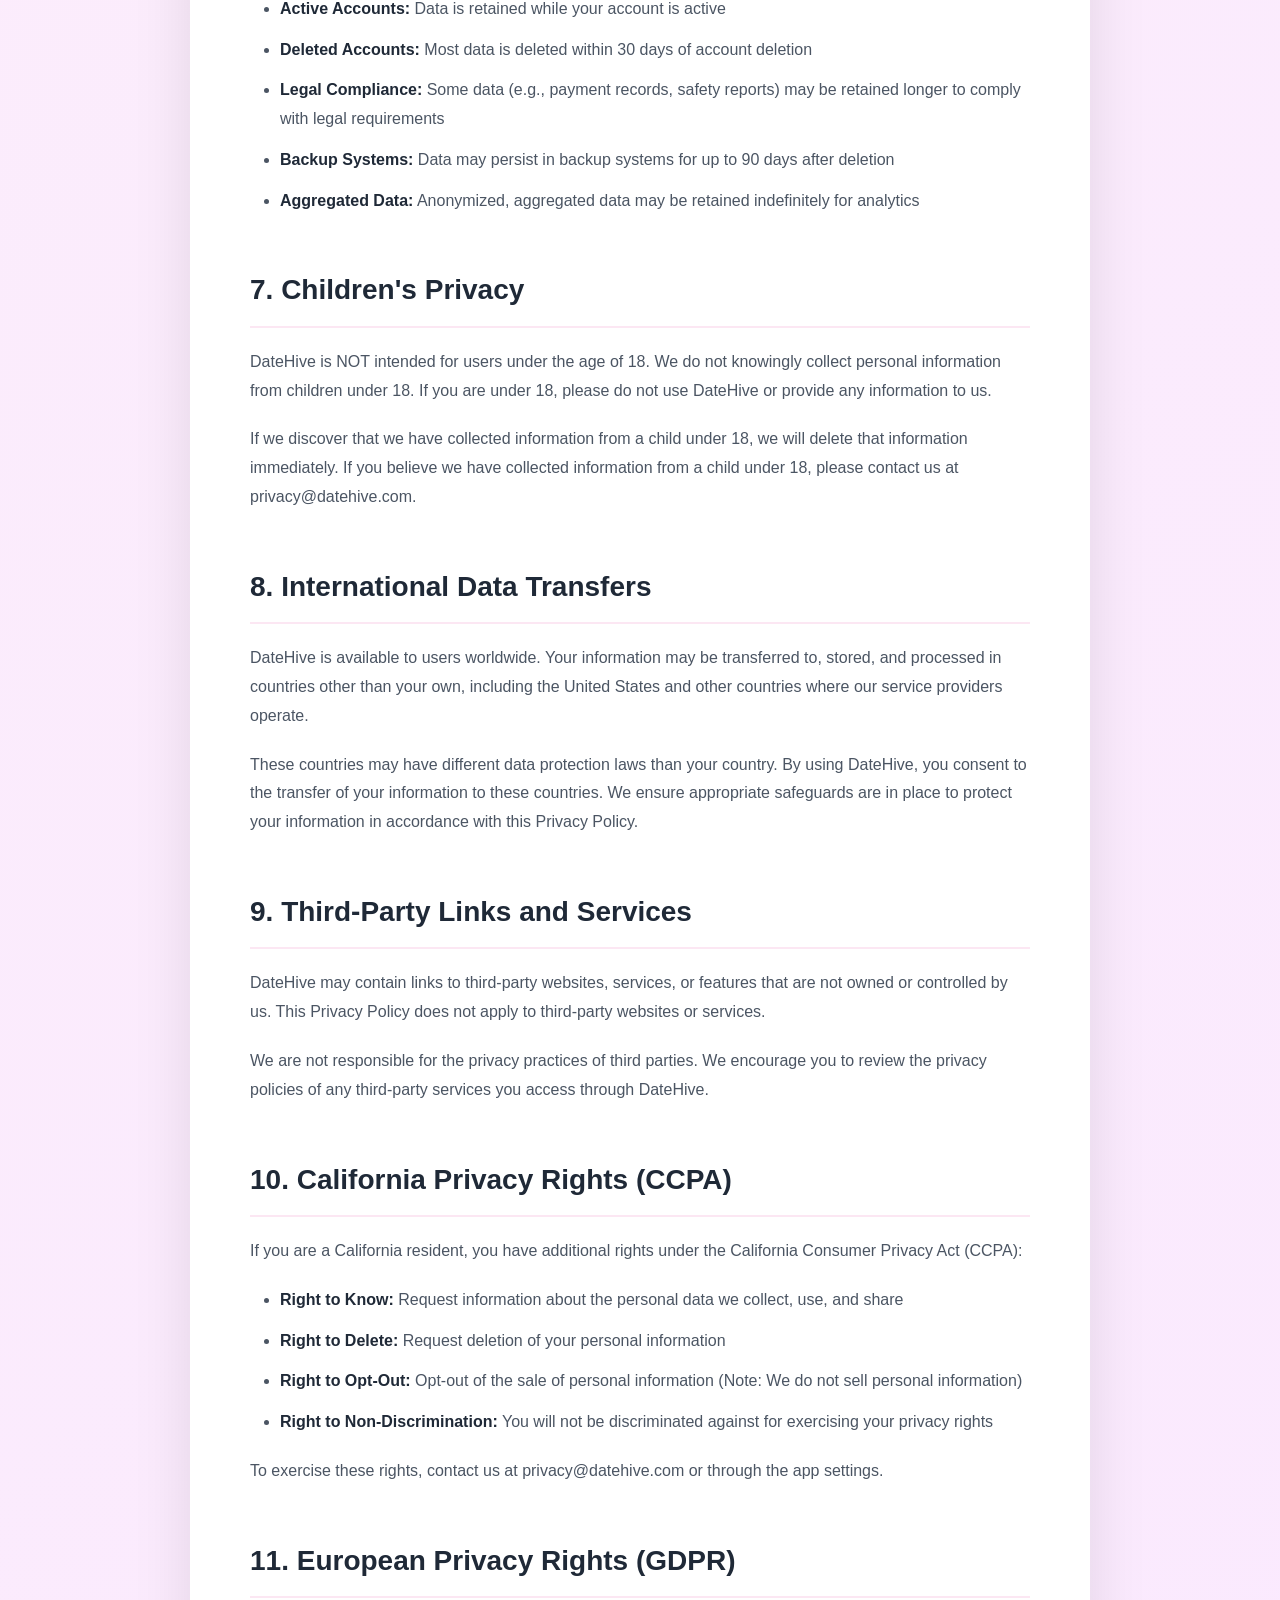
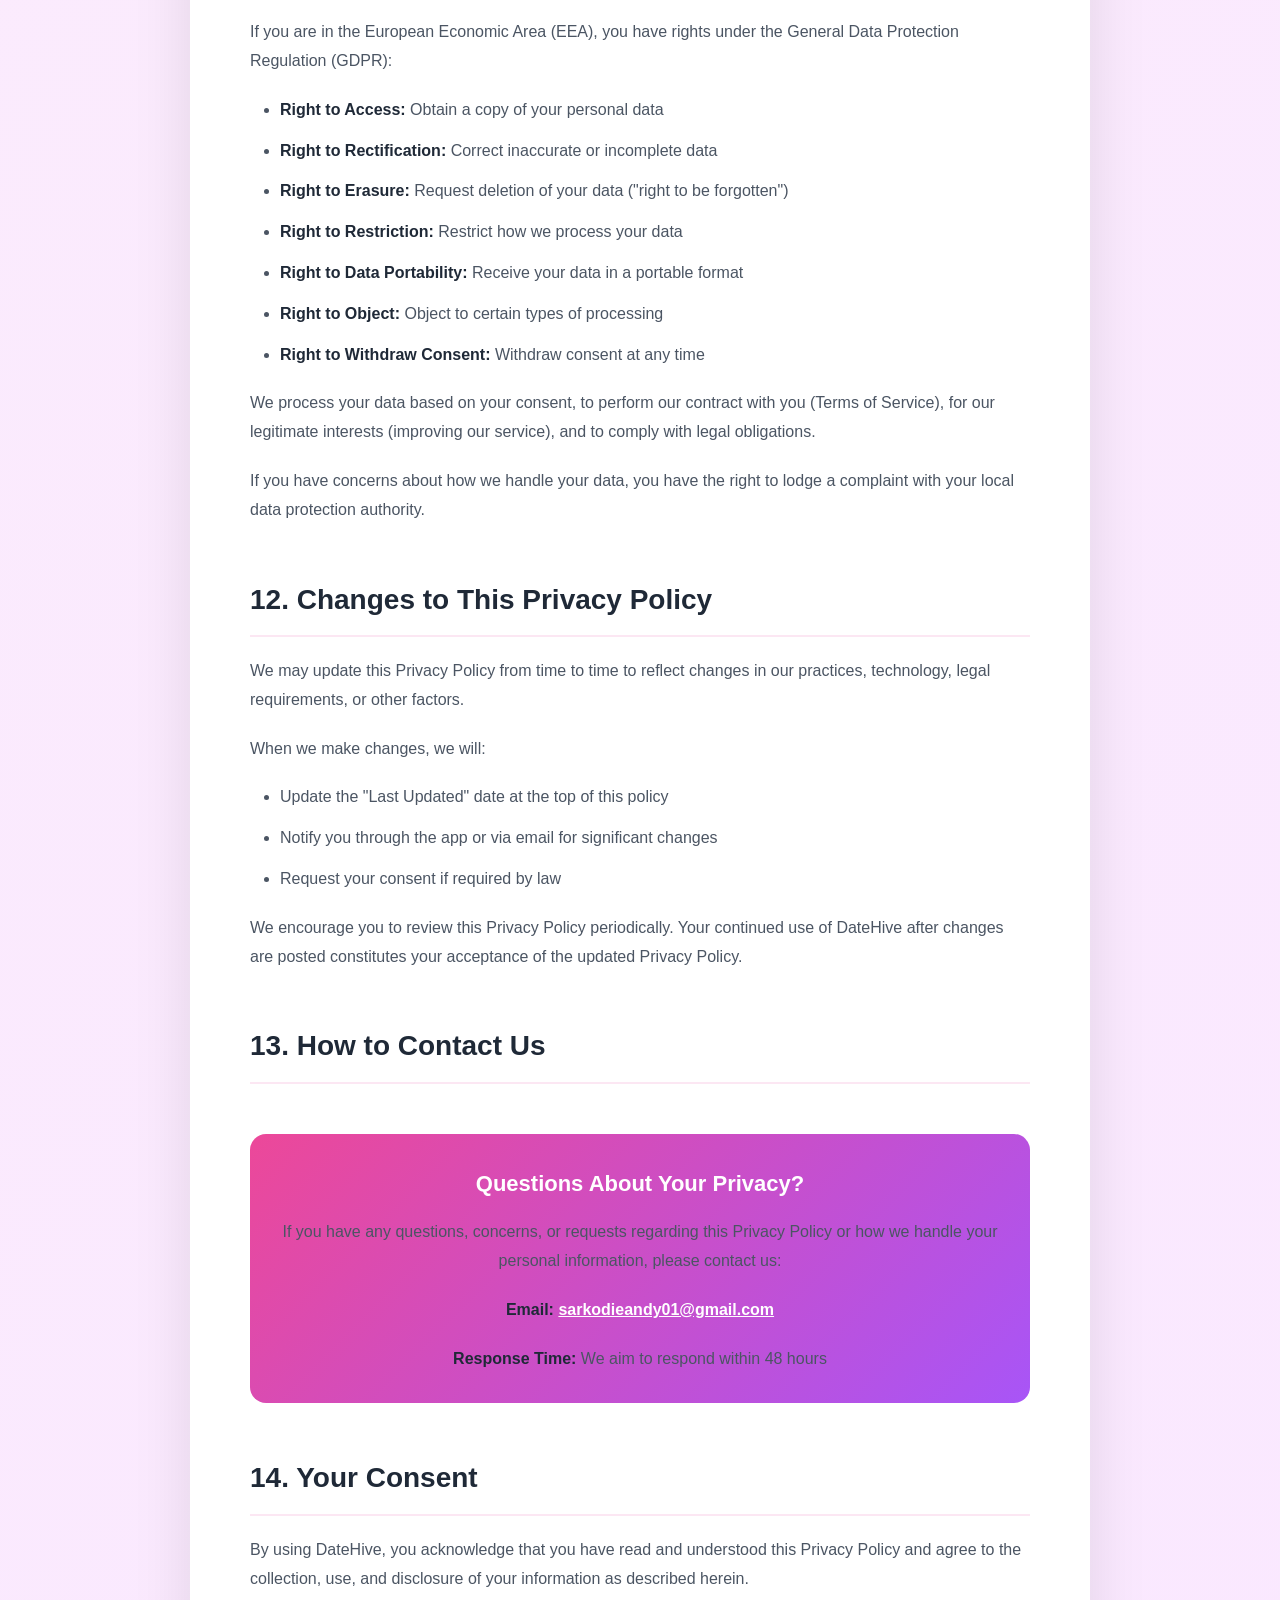
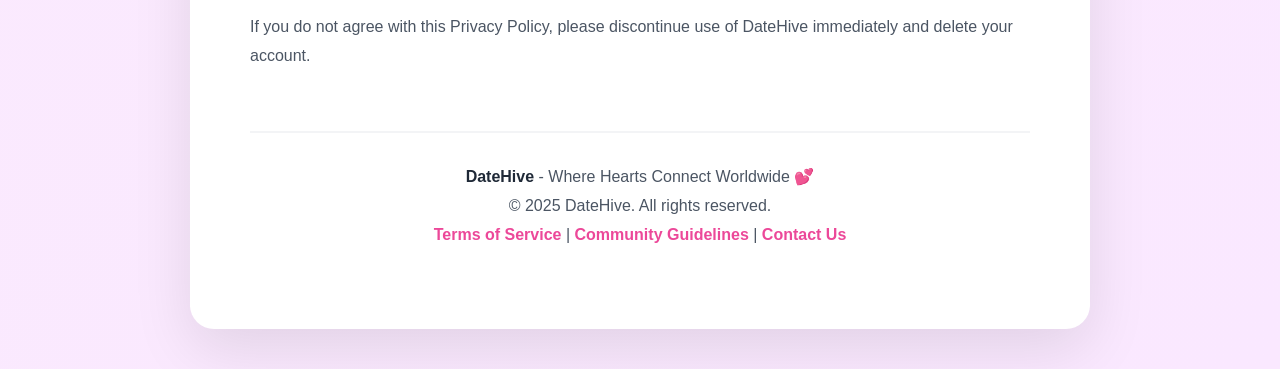
==== commit 00a004e6: "Update index.html new update" ====
--- a/index.html
+++ b/index.html
@@ -1,118 +1,513 @@
-<!doctype html>
+<!DOCTYPE html>
 <html lang="en">
 <head>
-  <meta charset="utf-8" />
-  <meta name="viewport" content="width=device-width,initial-scale=1" />
-  <title>VibeMatch — Privacy Policy</title>
-  <meta name="description" content="VibeMatch Privacy Policy — explains what data we collect, how it's used, and how you can manage it." />
-  <style>
-    :root{
-      --bg:#f7f8fb;
-      --card:#ffffff;
-      --muted:#6b7280;
-      --accent:#c026d3;
-      --accent-2:#ec4899;
-      --border:#e6e9ef;
-      --maxw:900px;
-      --radius:14px;
-      --mono: "Inter", system-ui, -apple-system, "Segoe UI", Roboto, "Helvetica Neue", Arial;
-    }
-    *{box-sizing:border-box}
-    body{
-      margin:0;
-      font-family:var(--mono);
-      background:linear-gradient(180deg, #f3e8ff 0%, #fff7ed 100%);
-      color:#111827;
-      line-height:1.6;
-    }
-    .wrap{max-width:var(--maxw); margin:36px auto; padding:28px;}
-    header{display:flex; align-items:center; gap:18px; margin-bottom:18px;}
-    .logo{
-      width:64px; height:64px; border-radius:14px;
-      background:linear-gradient(135deg,var(--accent),var(--accent-2));
-      display:flex; align-items:center; justify-content:center;
-      color:white; font-weight:700; font-size:28px;
-    }
-    h1{font-size:22px; margin:0}
-    .sub{color:var(--muted); font-size:14px}
-    .card{background:var(--card); border-radius:var(--radius); padding:22px; border:1px solid var(--border);}
-    .section{margin-top:20px}
-    h2{font-size:18px; color:var(--accent); margin:0 0 10px}
-    h3{font-size:15px; color:#7c3aed; margin:14px 0 8px}
-    p{margin:0 0 12px}
-    ul, ol{margin:0 0 12px; padding-left:20px}
-    .note{background:#f8fafc; border-left:4px solid #c7f9ff; padding:12px; margin:12px 0; border-radius:8px;}
-    .important{background:#fff7ed; border-left:4px solid #ffd7b5}
-    .footer{font-size:13px; color:var(--muted); text-align:center; padding:18px 6px; margin-top:18px}
-    table{width:100%; border-collapse:collapse; margin-top:12px}
-    th, td{border:1px solid var(--border); padding:10px; text-align:left; font-size:13px}
-    .pill{display:inline-block; padding:6px 10px; border-radius:999px; font-size:12px; background:#eef2ff; color:#4f46e5}
-    a{color:var(--accent-2)}
-  </style>
+    <meta charset="UTF-8">
+    <meta name="viewport" content="width=device-width, initial-scale=1.0">
+    <title>Privacy Policy - DateHive</title>
+    <style>
+        * {
+            margin: 0;
+            padding: 0;
+            box-sizing: border-box;
+        }
+
+        body {
+            font-family: -apple-system, BlinkMacSystemFont, 'Segoe UI', 'Roboto', 'Helvetica', 'Arial', sans-serif;
+            line-height: 1.8;
+            color: #333;
+            background: linear-gradient(135deg, #fdf2f8 0%, #fae8ff 100%);
+            padding: 40px 20px;
+        }
+
+        .container {
+            max-width: 900px;
+            margin: 0 auto;
+            background: white;
+            padding: 60px;
+            border-radius: 24px;
+            box-shadow: 0 20px 60px rgba(0, 0, 0, 0.1);
+        }
+
+        .header {
+            text-align: center;
+            margin-bottom: 50px;
+            padding-bottom: 30px;
+            border-bottom: 3px solid #f472b6;
+        }
+
+        .logo {
+            font-size: 48px;
+            margin-bottom: 15px;
+        }
+
+        h1 {
+            font-size: 42px;
+            font-weight: 900;
+            background: linear-gradient(135deg, #ec4899 0%, #a855f7 100%);
+            -webkit-background-clip: text;
+            -webkit-text-fill-color: transparent;
+            background-clip: text;
+            margin-bottom: 10px;
+        }
+
+        .subtitle {
+            font-size: 18px;
+            color: #666;
+            font-weight: 500;
+        }
+
+        .last-updated {
+            background: #fdf2f8;
+            padding: 20px;
+            border-radius: 12px;
+            margin-bottom: 40px;
+            border-left: 4px solid #ec4899;
+        }
+
+        .last-updated strong {
+            color: #ec4899;
+        }
+
+        h2 {
+            font-size: 28px;
+            font-weight: 800;
+            color: #1f2937;
+            margin-top: 50px;
+            margin-bottom: 20px;
+            padding-bottom: 10px;
+            border-bottom: 2px solid #fce7f3;
+        }
+
+        h3 {
+            font-size: 22px;
+            font-weight: 700;
+            color: #374151;
+            margin-top: 30px;
+            margin-bottom: 15px;
+        }
+
+        p {
+            margin-bottom: 20px;
+            font-size: 16px;
+            color: #4b5563;
+        }
+
+        ul, ol {
+            margin-left: 30px;
+            margin-bottom: 20px;
+        }
+
+        li {
+            margin-bottom: 12px;
+            color: #4b5563;
+            font-size: 16px;
+        }
+
+        .highlight-box {
+            background: #fef3c7;
+            border-left: 4px solid #f59e0b;
+            padding: 20px;
+            margin: 30px 0;
+            border-radius: 8px;
+        }
+
+        .contact-box {
+            background: linear-gradient(135deg, #ec4899 0%, #a855f7 100%);
+            color: white;
+            padding: 30px;
+            border-radius: 16px;
+            margin-top: 50px;
+            text-align: center;
+        }
+
+        .contact-box h3 {
+            color: white;
+            margin-top: 0;
+        }
+
+        .contact-box a {
+            color: white;
+            text-decoration: underline;
+            font-weight: 600;
+        }
+
+        .footer {
+            text-align: center;
+            margin-top: 60px;
+            padding-top: 30px;
+            border-top: 2px solid #f3f4f6;
+            color: #6b7280;
+            font-size: 14px;
+        }
+
+        strong {
+            color: #1f2937;
+            font-weight: 700;
+        }
+
+        @media (max-width: 768px) {
+            .container {
+                padding: 30px 20px;
+            }
+
+            h1 {
+                font-size: 32px;
+            }
+
+            h2 {
+                font-size: 24px;
+            }
+
+            h3 {
+                font-size: 20px;
+            }
+
+            body {
+                padding: 20px 10px;
+            }
+        }
+    </style>
 </head>
 <body>
-  <div class="wrap">
-    <header>
-      <div class="logo">VM</div>
-      <div>
-        <h1>VibeMatch — Privacy Policy</h1>
-        <div class="sub">Last updated: December 2, 2025 · Effective for the VibeMatch mobile app</div>
-      </div>
-    </header>
-
-    <div class="card">
-      <p>VibeMatch ("we", "us", or "our") provides a dating application to help adults meet and connect. This Privacy Policy explains what information we collect, how we use it, and your rights.</p>
-
-      <section class="section">
-        <h2>1. Information we collect</h2>
-        <ul>
-          <li>Email, encrypted password, date of birth, display name</li>
-          <li>Profile information (photos, bio, interests)</li>
-          <li>Messages and chats</li>
-          <li>Payment transaction IDs (Paystack — no card data stored)</li>
-          <li>Device diagnostics and push notification tokens (Firebase)</li>
-        </ul>
-      </section>
-
-      <section class="section">
-        <h2>2. How we use your data</h2>
-        <ul>
-          <li>Account creation and authentication</li>
-          <li>Dating, matching, messaging features</li>
-          <li>Subscription and payment management</li>
-          <li>Security, fraud prevention, abuse monitoring</li>
-        </ul>
-      </section>
-
-      <section class="section">
-        <h2>3. Data sharing</h2>
-        <ul>
-          <li>Supabase (database & storage)</li>
-          <li>Firebase (push notifications)</li>
-          <li>Paystack (payments)</li>
-          <li>Law enforcement if legally required</li>
-        </ul>
-      </section>
-
-      <section class="section">
-        <h2>4. Children</h2>
-        <p>VibeMatch is strictly for adults **18+ only**. We do not knowingly collect data from minors and immediately delete any underage account found.</p>
-      </section>
-
-      <section class="section">
-        <h2>5. User rights</h2>
-        <p>You can request deletion of your account directly in the app or via email.</p>
-      </section>
-
-      <section class="section">
-        <h2>6. Contact</h2>
-        <p>Email: <a href="mailto:sarkodieandy01@gmail.com">sarkodieandy01@gmail.com</a></p>
-      </section>
-
-      <div class="footer">
-        © 2025 VibeMatch. All rights reserved.
-      </div>
+    <div class="container">
+        <div class="header">
+            <div class="logo">💕</div>
+            <h1>Privacy Policy</h1>
+            <p class="subtitle">DateHive - Where Hearts Connect Worldwide</p>
+        </div>
+
+        <div class="last-updated">
+            <strong>Last Updated:</strong> December 28, 2025<br>
+            <strong>Effective Date:</strong> December 28, 2025
+        </div>
+
+        <p>
+            Welcome to DateHive! We are committed to protecting your privacy and ensuring you have a safe, 
+            secure experience while using our dating platform. This Privacy Policy explains how we collect, 
+            use, disclose, and safeguard your information when you use our mobile application and web services.
+        </p>
+
+        <p>
+            Please read this privacy policy carefully. If you do not agree with the terms of this privacy policy, 
+            please do not access the application or use our services.
+        </p>
+
+        <h2>1. Information We Collect</h2>
+
+        <h3>1.1 Information You Provide to Us</h3>
+        <p>We collect information that you voluntarily provide to us when you:</p>
+        <ul>
+            <li><strong>Register an account:</strong> Email address, password, full name</li>
+            <li><strong>Create your profile:</strong> Display name, date of birth, gender, sexual orientation preferences, location (city/country), biographical information, interests and hobbies</li>
+            <li><strong>Upload content:</strong> Profile photos and images</li>
+            <li><strong>Use our services:</strong> Messages sent to other users, likes and swipes, match preferences, reported content and safety concerns</li>
+            <li><strong>Make purchases:</strong> Payment information (processed securely through Paystack), subscription details, billing history</li>
+            <li><strong>Contact us:</strong> Any information you provide when contacting our support team</li>
+        </ul>
+
+        <h3>1.2 Information Collected Automatically</h3>
+        <p>When you use DateHive, we may automatically collect certain information, including:</p>
+        <ul>
+            <li><strong>Device Information:</strong> Device type, operating system, unique device identifiers, mobile network information</li>
+            <li><strong>Usage Information:</strong> App features you use, time spent on the app, profiles you view, actions taken (likes, passes, super likes)</li>
+            <li><strong>Location Information:</strong> With your permission, we collect precise or approximate location data to show you matches in your area</li>
+            <li><strong>Log Data:</strong> IP address, browser type, pages visited, time and date of visits, error logs</li>
+        </ul>
+
+        <h3>1.3 Information from Third Parties</h3>
+        <ul>
+            <li><strong>Social Media:</strong> If you sign in using Google Sign-In, we receive basic profile information (name, email, profile picture) as permitted by your privacy settings</li>
+            <li><strong>Payment Processors:</strong> Payment confirmation and transaction data from Paystack (we do not store your full credit card details)</li>
+        </ul>
+
+        <h2>2. How We Use Your Information</h2>
+
+        <p>We use the information we collect to:</p>
+
+        <h3>2.1 Provide and Improve Our Services</h3>
+        <ul>
+            <li>Create and manage your account</li>
+            <li>Show your profile to potential matches based on preferences</li>
+            <li>Enable communication between matched users</li>
+            <li>Process your subscription payments and manage billing</li>
+            <li>Personalize your experience and show relevant matches</li>
+            <li>Improve our matching algorithm and app features</li>
+            <li>Provide customer support and respond to your inquiries</li>
+        </ul>
+
+        <h3>2.2 Safety and Security</h3>
+        <ul>
+            <li>Verify user identities and prevent fraud</li>
+            <li>Detect and prevent abuse, harassment, and violations of our Terms of Service</li>
+            <li>Investigate and respond to reports of inappropriate behavior</li>
+            <li>Protect the safety and security of our users</li>
+            <li>Comply with legal obligations and enforce our policies</li>
+        </ul>
+
+        <h3>2.3 Communications</h3>
+        <ul>
+            <li>Send you important updates about our services</li>
+            <li>Notify you about matches, messages, and app activity</li>
+            <li>Send promotional offers and premium subscription information (you can opt-out)</li>
+            <li>Respond to your comments, questions, and requests</li>
+        </ul>
+
+        <h3>2.4 Analytics and Research</h3>
+        <ul>
+            <li>Analyze usage patterns and user behavior</li>
+            <li>Conduct research to improve our services</li>
+            <li>Generate aggregated, non-identifiable statistics</li>
+        </ul>
+
+        <h2>3. How We Share Your Information</h2>
+
+        <h3>3.1 With Other Users</h3>
+        <p>
+            Your profile information (photos, display name, age, location, bio, interests) is visible to other 
+            DateHive users based on your match preferences. When you match with someone, they can see your 
+            full profile and communicate with you.
+        </p>
+
+        <h3>3.2 With Service Providers</h3>
+        <p>We share information with trusted third-party service providers who help us operate DateHive:</p>
+        <ul>
+            <li><strong>Supabase:</strong> Database hosting, authentication, and backend infrastructure</li>
+            <li><strong>Paystack:</strong> Payment processing for premium subscriptions</li>
+            <li><strong>Firebase:</strong> Push notifications and cloud messaging</li>
+            <li><strong>Cloud Storage:</strong> Secure storage of user photos and content</li>
+        </ul>
+        <p>These providers are contractually obligated to protect your data and use it only for the purposes we specify.</p>
+
+        <h3>3.3 For Legal Reasons</h3>
+        <p>We may disclose your information if required by law or if we believe it's necessary to:</p>
+        <ul>
+            <li>Comply with legal processes, court orders, or government requests</li>
+            <li>Enforce our Terms of Service and other agreements</li>
+            <li>Protect the rights, property, or safety of DateHive, our users, or the public</li>
+            <li>Investigate fraud, security issues, or violations of our policies</li>
+        </ul>
+
+        <h3>3.4 Business Transfers</h3>
+        <p>
+            If DateHive is involved in a merger, acquisition, or sale of assets, your information may be 
+            transferred. We will notify you before your information becomes subject to a different privacy policy.
+        </p>
+
+        <h3>3.5 With Your Consent</h3>
+        <p>
+            We may share your information for other purposes with your explicit consent.
+        </p>
+
+        <div class="highlight-box">
+            <strong>⚠️ Important:</strong> We will NEVER sell your personal information to third parties for marketing purposes. 
+            Your privacy is our priority.
+        </div>
+
+        <h2>4. Your Privacy Rights and Choices</h2>
+
+        <h3>4.1 Access and Update Your Information</h3>
+        <p>You can access and update your profile information at any time through the app settings:</p>
+        <ul>
+            <li>Edit your profile details, photos, bio, and interests</li>
+            <li>Update your match preferences and location</li>
+            <li>Change your email address and password</li>
+        </ul>
+
+        <h3>4.2 Delete Your Information</h3>
+        <p>You have the right to delete your account and personal information:</p>
+        <ul>
+            <li>Go to Settings → Account → Delete Account</li>
+            <li>Your profile will be permanently removed from DateHive</li>
+            <li>Your messages, matches, and activity will be deleted</li>
+            <li>Some information may be retained for legal compliance (e.g., transaction records for 7 years)</li>
+        </ul>
+
+        <h3>4.3 Control Your Visibility</h3>
+        <ul>
+            <li>Pause your profile to temporarily hide from other users</li>
+            <li>Block specific users to prevent them from seeing your profile or contacting you</li>
+            <li>Report inappropriate behavior or content</li>
+        </ul>
+
+        <h3>4.4 Location Data</h3>
+        <ul>
+            <li>You can enable or disable location services in your device settings</li>
+            <li>Without location data, you can still use DateHive but matching may be less accurate</li>
+            <li>You can manually update your location in the app</li>
+        </ul>
+
+        <h3>4.5 Marketing Communications</h3>
+        <ul>
+            <li>Opt-out of promotional emails by clicking "unsubscribe" in any marketing email</li>
+            <li>Manage push notification preferences in app settings</li>
+            <li>You will still receive important service-related communications</li>
+        </ul>
+
+        <h3>4.6 Data Portability</h3>
+        <p>
+            You can request a copy of your personal data in a portable format. 
+            Contact us at privacy@datehive.com to request your data.
+        </p>
+
+        <h2>5. Data Security</h2>
+
+        <p>We implement industry-standard security measures to protect your information:</p>
+        <ul>
+            <li><strong>Encryption:</strong> Data is encrypted in transit (HTTPS/TLS) and at rest</li>
+            <li><strong>Secure Authentication:</strong> Passwords are hashed using industry-standard algorithms</li>
+            <li><strong>Access Controls:</strong> Strict access controls limit who can view your data</li>
+            <li><strong>Regular Audits:</strong> We regularly review and update our security practices</li>
+            <li><strong>Payment Security:</strong> Payment data is processed by PCI-DSS compliant providers (Paystack)</li>
+            <li><strong>Monitoring:</strong> 24/7 monitoring for suspicious activity and security threats</li>
+        </ul>
+
+        <p>
+            However, no method of transmission over the internet or electronic storage is 100% secure. 
+            While we strive to protect your information, we cannot guarantee absolute security.
+        </p>
+
+        <h2>6. Data Retention</h2>
+
+        <p>We retain your information for as long as necessary to provide our services and comply with legal obligations:</p>
+        <ul>
+            <li><strong>Active Accounts:</strong> Data is retained while your account is active</li>
+            <li><strong>Deleted Accounts:</strong> Most data is deleted within 30 days of account deletion</li>
+            <li><strong>Legal Compliance:</strong> Some data (e.g., payment records, safety reports) may be retained longer to comply with legal requirements</li>
+            <li><strong>Backup Systems:</strong> Data may persist in backup systems for up to 90 days after deletion</li>
+            <li><strong>Aggregated Data:</strong> Anonymized, aggregated data may be retained indefinitely for analytics</li>
+        </ul>
+
+        <h2>7. Children's Privacy</h2>
+
+        <p>
+            DateHive is NOT intended for users under the age of 18. We do not knowingly collect personal 
+            information from children under 18. If you are under 18, please do not use DateHive or provide 
+            any information to us.
+        </p>
+
+        <p>
+            If we discover that we have collected information from a child under 18, we will delete that 
+            information immediately. If you believe we have collected information from a child under 18, 
+            please contact us at privacy@datehive.com.
+        </p>
+
+        <h2>8. International Data Transfers</h2>
+
+        <p>
+            DateHive is available to users worldwide. Your information may be transferred to, stored, and 
+            processed in countries other than your own, including the United States and other countries where 
+            our service providers operate.
+        </p>
+
+        <p>
+            These countries may have different data protection laws than your country. By using DateHive, 
+            you consent to the transfer of your information to these countries. We ensure appropriate 
+            safeguards are in place to protect your information in accordance with this Privacy Policy.
+        </p>
+
+        <h2>9. Third-Party Links and Services</h2>
+
+        <p>
+            DateHive may contain links to third-party websites, services, or features that are not owned or 
+            controlled by us. This Privacy Policy does not apply to third-party websites or services.
+        </p>
+
+        <p>
+            We are not responsible for the privacy practices of third parties. We encourage you to review 
+            the privacy policies of any third-party services you access through DateHive.
+        </p>
+
+        <h2>10. California Privacy Rights (CCPA)</h2>
+
+        <p>If you are a California resident, you have additional rights under the California Consumer Privacy Act (CCPA):</p>
+        <ul>
+            <li><strong>Right to Know:</strong> Request information about the personal data we collect, use, and share</li>
+            <li><strong>Right to Delete:</strong> Request deletion of your personal information</li>
+            <li><strong>Right to Opt-Out:</strong> Opt-out of the sale of personal information (Note: We do not sell personal information)</li>
+            <li><strong>Right to Non-Discrimination:</strong> You will not be discriminated against for exercising your privacy rights</li>
+        </ul>
+
+        <p>To exercise these rights, contact us at privacy@datehive.com or through the app settings.</p>
+
+        <h2>11. European Privacy Rights (GDPR)</h2>
+
+        <p>If you are in the European Economic Area (EEA), you have rights under the General Data Protection Regulation (GDPR):</p>
+        <ul>
+            <li><strong>Right to Access:</strong> Obtain a copy of your personal data</li>
+            <li><strong>Right to Rectification:</strong> Correct inaccurate or incomplete data</li>
+            <li><strong>Right to Erasure:</strong> Request deletion of your data ("right to be forgotten")</li>
+            <li><strong>Right to Restriction:</strong> Restrict how we process your data</li>
+            <li><strong>Right to Data Portability:</strong> Receive your data in a portable format</li>
+            <li><strong>Right to Object:</strong> Object to certain types of processing</li>
+            <li><strong>Right to Withdraw Consent:</strong> Withdraw consent at any time</li>
+        </ul>
+
+        <p>
+            We process your data based on your consent, to perform our contract with you (Terms of Service), 
+            for our legitimate interests (improving our service), and to comply with legal obligations.
+        </p>
+
+        <p>
+            If you have concerns about how we handle your data, you have the right to lodge a complaint 
+            with your local data protection authority.
+        </p>
+
+        <h2>12. Changes to This Privacy Policy</h2>
+
+        <p>
+            We may update this Privacy Policy from time to time to reflect changes in our practices, 
+            technology, legal requirements, or other factors.
+        </p>
+
+        <p>
+            When we make changes, we will:
+        </p>
+        <ul>
+            <li>Update the "Last Updated" date at the top of this policy</li>
+            <li>Notify you through the app or via email for significant changes</li>
+            <li>Request your consent if required by law</li>
+        </ul>
+
+        <p>
+            We encourage you to review this Privacy Policy periodically. Your continued use of DateHive 
+            after changes are posted constitutes your acceptance of the updated Privacy Policy.
+        </p>
+
+        <h2>13. How to Contact Us</h2>
+
+        <div class="contact-box">
+            <h3>Questions About Your Privacy?</h3>
+            <p style="margin-bottom: 20px;">
+                If you have any questions, concerns, or requests regarding this Privacy Policy or how we 
+                handle your personal information, please contact us:
+            </p>
+            <p style="margin-bottom: 10px;"><strong>Email:</strong> <a href="mailto:sarkodieandy01@gmail.com">sarkodieandy01@gmail.com</a></p>
+      
+            </a></p>
+            <p style="margin-bottom: 0;"><strong>Response Time:</strong> We aim to respond within 48 hours</p>
+        </div>
+
+        <h2>14. Your Consent</h2>
+
+        <p>
+            By using DateHive, you acknowledge that you have read and understood this Privacy Policy and 
+            agree to the collection, use, and disclosure of your information as described herein.
+        </p>
+
+        <p>
+            If you do not agree with this Privacy Policy, please discontinue use of DateHive immediately 
+            and delete your account.
+        </p>
+
+        <div class="footer">
+            <p>
+                <strong>DateHive</strong> - Where Hearts Connect Worldwide 💕<br>
+                © 2025 DateHive. All rights reserved.<br>
+                <a href="#" style="color: #ec4899; text-decoration: none; font-weight: 600;">Terms of Service</a> | 
+                <a href="#" style="color: #ec4899; text-decoration: none; font-weight: 600;">Community Guidelines</a> | 
+                <a href="#" style="color: #ec4899; text-decoration: none; font-weight: 600;">Contact Us</a>
+            </p>
+        </div>
     </div>
-  </div>
 </body>
 </html>
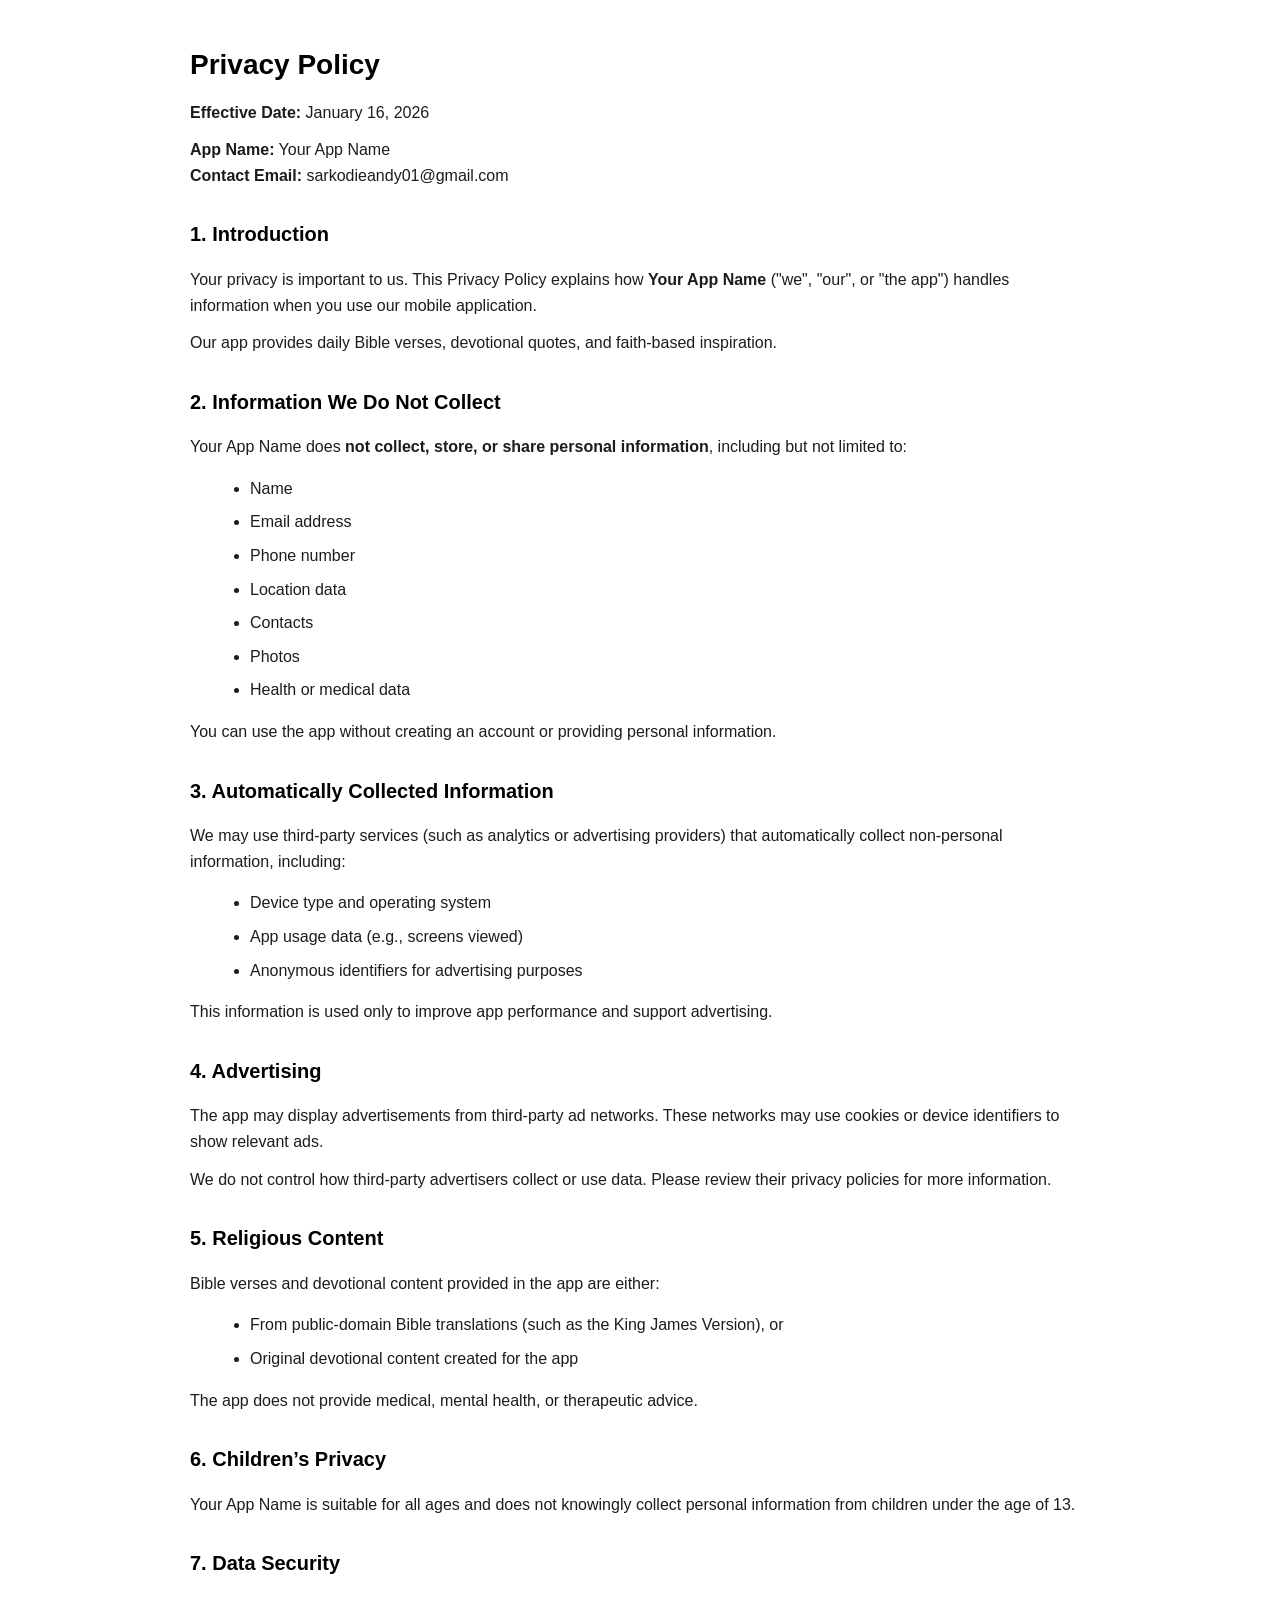
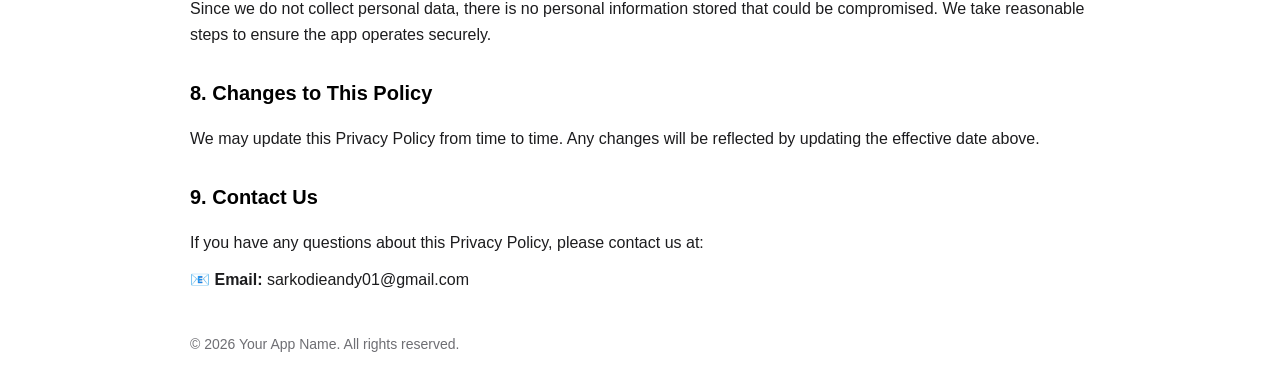
==== commit 7f622b40: "Update index.html new for daily bible app" ====
--- a/index.html
+++ b/index.html
@@ -1,513 +1,150 @@
 <!DOCTYPE html>
 <html lang="en">
 <head>
-    <meta charset="UTF-8">
-    <meta name="viewport" content="width=device-width, initial-scale=1.0">
-    <title>Privacy Policy - DateHive</title>
-    <style>
-        * {
-            margin: 0;
-            padding: 0;
-            box-sizing: border-box;
-        }
-
-        body {
-            font-family: -apple-system, BlinkMacSystemFont, 'Segoe UI', 'Roboto', 'Helvetica', 'Arial', sans-serif;
-            line-height: 1.8;
-            color: #333;
-            background: linear-gradient(135deg, #fdf2f8 0%, #fae8ff 100%);
-            padding: 40px 20px;
-        }
-
-        .container {
-            max-width: 900px;
-            margin: 0 auto;
-            background: white;
-            padding: 60px;
-            border-radius: 24px;
-            box-shadow: 0 20px 60px rgba(0, 0, 0, 0.1);
-        }
-
-        .header {
-            text-align: center;
-            margin-bottom: 50px;
-            padding-bottom: 30px;
-            border-bottom: 3px solid #f472b6;
-        }
-
-        .logo {
-            font-size: 48px;
-            margin-bottom: 15px;
-        }
-
-        h1 {
-            font-size: 42px;
-            font-weight: 900;
-            background: linear-gradient(135deg, #ec4899 0%, #a855f7 100%);
-            -webkit-background-clip: text;
-            -webkit-text-fill-color: transparent;
-            background-clip: text;
-            margin-bottom: 10px;
-        }
-
-        .subtitle {
-            font-size: 18px;
-            color: #666;
-            font-weight: 500;
-        }
-
-        .last-updated {
-            background: #fdf2f8;
-            padding: 20px;
-            border-radius: 12px;
-            margin-bottom: 40px;
-            border-left: 4px solid #ec4899;
-        }
-
-        .last-updated strong {
-            color: #ec4899;
-        }
-
-        h2 {
-            font-size: 28px;
-            font-weight: 800;
-            color: #1f2937;
-            margin-top: 50px;
-            margin-bottom: 20px;
-            padding-bottom: 10px;
-            border-bottom: 2px solid #fce7f3;
-        }
-
-        h3 {
-            font-size: 22px;
-            font-weight: 700;
-            color: #374151;
-            margin-top: 30px;
-            margin-bottom: 15px;
-        }
-
-        p {
-            margin-bottom: 20px;
-            font-size: 16px;
-            color: #4b5563;
-        }
-
-        ul, ol {
-            margin-left: 30px;
-            margin-bottom: 20px;
-        }
-
-        li {
-            margin-bottom: 12px;
-            color: #4b5563;
-            font-size: 16px;
-        }
-
-        .highlight-box {
-            background: #fef3c7;
-            border-left: 4px solid #f59e0b;
-            padding: 20px;
-            margin: 30px 0;
-            border-radius: 8px;
-        }
-
-        .contact-box {
-            background: linear-gradient(135deg, #ec4899 0%, #a855f7 100%);
-            color: white;
-            padding: 30px;
-            border-radius: 16px;
-            margin-top: 50px;
-            text-align: center;
-        }
-
-        .contact-box h3 {
-            color: white;
-            margin-top: 0;
-        }
-
-        .contact-box a {
-            color: white;
-            text-decoration: underline;
-            font-weight: 600;
-        }
-
-        .footer {
-            text-align: center;
-            margin-top: 60px;
-            padding-top: 30px;
-            border-top: 2px solid #f3f4f6;
-            color: #6b7280;
-            font-size: 14px;
-        }
-
-        strong {
-            color: #1f2937;
-            font-weight: 700;
-        }
-
-        @media (max-width: 768px) {
-            .container {
-                padding: 30px 20px;
-            }
-
-            h1 {
-                font-size: 32px;
-            }
-
-            h2 {
-                font-size: 24px;
-            }
-
-            h3 {
-                font-size: 20px;
-            }
-
-            body {
-                padding: 20px 10px;
-            }
-        }
-    </style>
+  <meta charset="UTF-8" />
+  <meta name="viewport" content="width=device-width, initial-scale=1.0"/>
+  <title>Privacy Policy</title>
+  <style>
+    body {
+      font-family: -apple-system, BlinkMacSystemFont, "Segoe UI", Roboto, Helvetica, Arial, sans-serif;
+      line-height: 1.6;
+      color: #1c1c1e;
+      background-color: #ffffff;
+      padding: 24px;
+      max-width: 900px;
+      margin: auto;
+    }
+    h1, h2 {
+      color: #000000;
+    }
+    h1 {
+      font-size: 28px;
+      margin-bottom: 10px;
+    }
+    h2 {
+      font-size: 20px;
+      margin-top: 30px;
+    }
+    p {
+      font-size: 16px;
+      margin: 12px 0;
+    }
+    ul {
+      margin-left: 20px;
+    }
+    li {
+      margin: 8px 0;
+    }
+    footer {
+      margin-top: 40px;
+      font-size: 14px;
+      color: #6e6e73;
+    }
+  </style>
 </head>
 <body>
-    <div class="container">
-        <div class="header">
-            <div class="logo">💕</div>
-            <h1>Privacy Policy</h1>
-            <p class="subtitle">DateHive - Where Hearts Connect Worldwide</p>
-        </div>
 
-        <div class="last-updated">
-            <strong>Last Updated:</strong> December 28, 2025<br>
-            <strong>Effective Date:</strong> December 28, 2025
-        </div>
+  <h1>Privacy Policy</h1>
+  <p><strong>Effective Date:</strong> January 16, 2026</p>
 
-        <p>
-            Welcome to DateHive! We are committed to protecting your privacy and ensuring you have a safe, 
-            secure experience while using our dating platform. This Privacy Policy explains how we collect, 
-            use, disclose, and safeguard your information when you use our mobile application and web services.
-        </p>
+  <p>
+    <strong>App Name:</strong> Your App Name<br/>
+    <strong>Contact Email:</strong> sarkodieandy01@gmail.com
+  </p>
 
-        <p>
-            Please read this privacy policy carefully. If you do not agree with the terms of this privacy policy, 
-            please do not access the application or use our services.
-        </p>
+  <h2>1. Introduction</h2>
+  <p>
+    Your privacy is important to us. This Privacy Policy explains how
+    <strong>Your App Name</strong> ("we", "our", or "the app") handles information
+    when you use our mobile application.
+  </p>
+  <p>
+    Our app provides daily Bible verses, devotional quotes, and faith-based inspiration.
+  </p>
 
-        <h2>1. Information We Collect</h2>
+  <h2>2. Information We Do Not Collect</h2>
+  <p>
+    Your App Name does <strong>not collect, store, or share personal information</strong>,
+    including but not limited to:
+  </p>
+  <ul>
+    <li>Name</li>
+    <li>Email address</li>
+    <li>Phone number</li>
+    <li>Location data</li>
+    <li>Contacts</li>
+    <li>Photos</li>
+    <li>Health or medical data</li>
+  </ul>
+  <p>
+    You can use the app without creating an account or providing personal information.
+  </p>
 
-        <h3>1.1 Information You Provide to Us</h3>
-        <p>We collect information that you voluntarily provide to us when you:</p>
-        <ul>
-            <li><strong>Register an account:</strong> Email address, password, full name</li>
-            <li><strong>Create your profile:</strong> Display name, date of birth, gender, sexual orientation preferences, location (city/country), biographical information, interests and hobbies</li>
-            <li><strong>Upload content:</strong> Profile photos and images</li>
-            <li><strong>Use our services:</strong> Messages sent to other users, likes and swipes, match preferences, reported content and safety concerns</li>
-            <li><strong>Make purchases:</strong> Payment information (processed securely through Paystack), subscription details, billing history</li>
-            <li><strong>Contact us:</strong> Any information you provide when contacting our support team</li>
-        </ul>
+  <h2>3. Automatically Collected Information</h2>
+  <p>
+    We may use third-party services (such as analytics or advertising providers)
+    that automatically collect non-personal information, including:
+  </p>
+  <ul>
+    <li>Device type and operating system</li>
+    <li>App usage data (e.g., screens viewed)</li>
+    <li>Anonymous identifiers for advertising purposes</li>
+  </ul>
+  <p>
+    This information is used only to improve app performance and support advertising.
+  </p>
 
-        <h3>1.2 Information Collected Automatically</h3>
-        <p>When you use DateHive, we may automatically collect certain information, including:</p>
-        <ul>
-            <li><strong>Device Information:</strong> Device type, operating system, unique device identifiers, mobile network information</li>
-            <li><strong>Usage Information:</strong> App features you use, time spent on the app, profiles you view, actions taken (likes, passes, super likes)</li>
-            <li><strong>Location Information:</strong> With your permission, we collect precise or approximate location data to show you matches in your area</li>
-            <li><strong>Log Data:</strong> IP address, browser type, pages visited, time and date of visits, error logs</li>
-        </ul>
+  <h2>4. Advertising</h2>
+  <p>
+    The app may display advertisements from third-party ad networks.
+    These networks may use cookies or device identifiers to show relevant ads.
+  </p>
+  <p>
+    We do not control how third-party advertisers collect or use data.
+    Please review their privacy policies for more information.
+  </p>
 
-        <h3>1.3 Information from Third Parties</h3>
-        <ul>
-            <li><strong>Social Media:</strong> If you sign in using Google Sign-In, we receive basic profile information (name, email, profile picture) as permitted by your privacy settings</li>
-            <li><strong>Payment Processors:</strong> Payment confirmation and transaction data from Paystack (we do not store your full credit card details)</li>
-        </ul>
+  <h2>5. Religious Content</h2>
+  <p>
+    Bible verses and devotional content provided in the app are either:
+  </p>
+  <ul>
+    <li>From public-domain Bible translations (such as the King James Version), or</li>
+    <li>Original devotional content created for the app</li>
+  </ul>
+  <p>
+    The app does not provide medical, mental health, or therapeutic advice.
+  </p>
 
-        <h2>2. How We Use Your Information</h2>
+  <h2>6. Children’s Privacy</h2>
+  <p>
+    Your App Name is suitable for all ages and does not knowingly collect personal
+    information from children under the age of 13.
+  </p>
 
-        <p>We use the information we collect to:</p>
+  <h2>7. Data Security</h2>
+  <p>
+    Since we do not collect personal data, there is no personal information stored
+    that could be compromised. We take reasonable steps to ensure the app operates securely.
+  </p>
 
-        <h3>2.1 Provide and Improve Our Services</h3>
-        <ul>
-            <li>Create and manage your account</li>
-            <li>Show your profile to potential matches based on preferences</li>
-            <li>Enable communication between matched users</li>
-            <li>Process your subscription payments and manage billing</li>
-            <li>Personalize your experience and show relevant matches</li>
-            <li>Improve our matching algorithm and app features</li>
-            <li>Provide customer support and respond to your inquiries</li>
-        </ul>
+  <h2>8. Changes to This Policy</h2>
+  <p>
+    We may update this Privacy Policy from time to time. Any changes will be reflected
+    by updating the effective date above.
+  </p>
 
-        <h3>2.2 Safety and Security</h3>
-        <ul>
-            <li>Verify user identities and prevent fraud</li>
-            <li>Detect and prevent abuse, harassment, and violations of our Terms of Service</li>
-            <li>Investigate and respond to reports of inappropriate behavior</li>
-            <li>Protect the safety and security of our users</li>
-            <li>Comply with legal obligations and enforce our policies</li>
-        </ul>
+  <h2>9. Contact Us</h2>
+  <p>
+    If you have any questions about this Privacy Policy, please contact us at:
+  </p>
+  <p>
+    📧 <strong>Email:</strong> sarkodieandy01@gmail.com
+  </p>
 
-        <h3>2.3 Communications</h3>
-        <ul>
-            <li>Send you important updates about our services</li>
-            <li>Notify you about matches, messages, and app activity</li>
-            <li>Send promotional offers and premium subscription information (you can opt-out)</li>
-            <li>Respond to your comments, questions, and requests</li>
-        </ul>
+  <footer>
+    © 2026 Your App Name. All rights reserved.
+  </footer>
 
-        <h3>2.4 Analytics and Research</h3>
-        <ul>
-            <li>Analyze usage patterns and user behavior</li>
-            <li>Conduct research to improve our services</li>
-            <li>Generate aggregated, non-identifiable statistics</li>
-        </ul>
-
-        <h2>3. How We Share Your Information</h2>
-
-        <h3>3.1 With Other Users</h3>
-        <p>
-            Your profile information (photos, display name, age, location, bio, interests) is visible to other 
-            DateHive users based on your match preferences. When you match with someone, they can see your 
-            full profile and communicate with you.
-        </p>
-
-        <h3>3.2 With Service Providers</h3>
-        <p>We share information with trusted third-party service providers who help us operate DateHive:</p>
-        <ul>
-            <li><strong>Supabase:</strong> Database hosting, authentication, and backend infrastructure</li>
-            <li><strong>Paystack:</strong> Payment processing for premium subscriptions</li>
-            <li><strong>Firebase:</strong> Push notifications and cloud messaging</li>
-            <li><strong>Cloud Storage:</strong> Secure storage of user photos and content</li>
-        </ul>
-        <p>These providers are contractually obligated to protect your data and use it only for the purposes we specify.</p>
-
-        <h3>3.3 For Legal Reasons</h3>
-        <p>We may disclose your information if required by law or if we believe it's necessary to:</p>
-        <ul>
-            <li>Comply with legal processes, court orders, or government requests</li>
-            <li>Enforce our Terms of Service and other agreements</li>
-            <li>Protect the rights, property, or safety of DateHive, our users, or the public</li>
-            <li>Investigate fraud, security issues, or violations of our policies</li>
-        </ul>
-
-        <h3>3.4 Business Transfers</h3>
-        <p>
-            If DateHive is involved in a merger, acquisition, or sale of assets, your information may be 
-            transferred. We will notify you before your information becomes subject to a different privacy policy.
-        </p>
-
-        <h3>3.5 With Your Consent</h3>
-        <p>
-            We may share your information for other purposes with your explicit consent.
-        </p>
-
-        <div class="highlight-box">
-            <strong>⚠️ Important:</strong> We will NEVER sell your personal information to third parties for marketing purposes. 
-            Your privacy is our priority.
-        </div>
-
-        <h2>4. Your Privacy Rights and Choices</h2>
-
-        <h3>4.1 Access and Update Your Information</h3>
-        <p>You can access and update your profile information at any time through the app settings:</p>
-        <ul>
-            <li>Edit your profile details, photos, bio, and interests</li>
-            <li>Update your match preferences and location</li>
-            <li>Change your email address and password</li>
-        </ul>
-
-        <h3>4.2 Delete Your Information</h3>
-        <p>You have the right to delete your account and personal information:</p>
-        <ul>
-            <li>Go to Settings → Account → Delete Account</li>
-            <li>Your profile will be permanently removed from DateHive</li>
-            <li>Your messages, matches, and activity will be deleted</li>
-            <li>Some information may be retained for legal compliance (e.g., transaction records for 7 years)</li>
-        </ul>
-
-        <h3>4.3 Control Your Visibility</h3>
-        <ul>
-            <li>Pause your profile to temporarily hide from other users</li>
-            <li>Block specific users to prevent them from seeing your profile or contacting you</li>
-            <li>Report inappropriate behavior or content</li>
-        </ul>
-
-        <h3>4.4 Location Data</h3>
-        <ul>
-            <li>You can enable or disable location services in your device settings</li>
-            <li>Without location data, you can still use DateHive but matching may be less accurate</li>
-            <li>You can manually update your location in the app</li>
-        </ul>
-
-        <h3>4.5 Marketing Communications</h3>
-        <ul>
-            <li>Opt-out of promotional emails by clicking "unsubscribe" in any marketing email</li>
-            <li>Manage push notification preferences in app settings</li>
-            <li>You will still receive important service-related communications</li>
-        </ul>
-
-        <h3>4.6 Data Portability</h3>
-        <p>
-            You can request a copy of your personal data in a portable format. 
-            Contact us at privacy@datehive.com to request your data.
-        </p>
-
-        <h2>5. Data Security</h2>
-
-        <p>We implement industry-standard security measures to protect your information:</p>
-        <ul>
-            <li><strong>Encryption:</strong> Data is encrypted in transit (HTTPS/TLS) and at rest</li>
-            <li><strong>Secure Authentication:</strong> Passwords are hashed using industry-standard algorithms</li>
-            <li><strong>Access Controls:</strong> Strict access controls limit who can view your data</li>
-            <li><strong>Regular Audits:</strong> We regularly review and update our security practices</li>
-            <li><strong>Payment Security:</strong> Payment data is processed by PCI-DSS compliant providers (Paystack)</li>
-            <li><strong>Monitoring:</strong> 24/7 monitoring for suspicious activity and security threats</li>
-        </ul>
-
-        <p>
-            However, no method of transmission over the internet or electronic storage is 100% secure. 
-            While we strive to protect your information, we cannot guarantee absolute security.
-        </p>
-
-        <h2>6. Data Retention</h2>
-
-        <p>We retain your information for as long as necessary to provide our services and comply with legal obligations:</p>
-        <ul>
-            <li><strong>Active Accounts:</strong> Data is retained while your account is active</li>
-            <li><strong>Deleted Accounts:</strong> Most data is deleted within 30 days of account deletion</li>
-            <li><strong>Legal Compliance:</strong> Some data (e.g., payment records, safety reports) may be retained longer to comply with legal requirements</li>
-            <li><strong>Backup Systems:</strong> Data may persist in backup systems for up to 90 days after deletion</li>
-            <li><strong>Aggregated Data:</strong> Anonymized, aggregated data may be retained indefinitely for analytics</li>
-        </ul>
-
-        <h2>7. Children's Privacy</h2>
-
-        <p>
-            DateHive is NOT intended for users under the age of 18. We do not knowingly collect personal 
-            information from children under 18. If you are under 18, please do not use DateHive or provide 
-            any information to us.
-        </p>
-
-        <p>
-            If we discover that we have collected information from a child under 18, we will delete that 
-            information immediately. If you believe we have collected information from a child under 18, 
-            please contact us at privacy@datehive.com.
-        </p>
-
-        <h2>8. International Data Transfers</h2>
-
-        <p>
-            DateHive is available to users worldwide. Your information may be transferred to, stored, and 
-            processed in countries other than your own, including the United States and other countries where 
-            our service providers operate.
-        </p>
-
-        <p>
-            These countries may have different data protection laws than your country. By using DateHive, 
-            you consent to the transfer of your information to these countries. We ensure appropriate 
-            safeguards are in place to protect your information in accordance with this Privacy Policy.
-        </p>
-
-        <h2>9. Third-Party Links and Services</h2>
-
-        <p>
-            DateHive may contain links to third-party websites, services, or features that are not owned or 
-            controlled by us. This Privacy Policy does not apply to third-party websites or services.
-        </p>
-
-        <p>
-            We are not responsible for the privacy practices of third parties. We encourage you to review 
-            the privacy policies of any third-party services you access through DateHive.
-        </p>
-
-        <h2>10. California Privacy Rights (CCPA)</h2>
-
-        <p>If you are a California resident, you have additional rights under the California Consumer Privacy Act (CCPA):</p>
-        <ul>
-            <li><strong>Right to Know:</strong> Request information about the personal data we collect, use, and share</li>
-            <li><strong>Right to Delete:</strong> Request deletion of your personal information</li>
-            <li><strong>Right to Opt-Out:</strong> Opt-out of the sale of personal information (Note: We do not sell personal information)</li>
-            <li><strong>Right to Non-Discrimination:</strong> You will not be discriminated against for exercising your privacy rights</li>
-        </ul>
-
-        <p>To exercise these rights, contact us at privacy@datehive.com or through the app settings.</p>
-
-        <h2>11. European Privacy Rights (GDPR)</h2>
-
-        <p>If you are in the European Economic Area (EEA), you have rights under the General Data Protection Regulation (GDPR):</p>
-        <ul>
-            <li><strong>Right to Access:</strong> Obtain a copy of your personal data</li>
-            <li><strong>Right to Rectification:</strong> Correct inaccurate or incomplete data</li>
-            <li><strong>Right to Erasure:</strong> Request deletion of your data ("right to be forgotten")</li>
-            <li><strong>Right to Restriction:</strong> Restrict how we process your data</li>
-            <li><strong>Right to Data Portability:</strong> Receive your data in a portable format</li>
-            <li><strong>Right to Object:</strong> Object to certain types of processing</li>
-            <li><strong>Right to Withdraw Consent:</strong> Withdraw consent at any time</li>
-        </ul>
-
-        <p>
-            We process your data based on your consent, to perform our contract with you (Terms of Service), 
-            for our legitimate interests (improving our service), and to comply with legal obligations.
-        </p>
-
-        <p>
-            If you have concerns about how we handle your data, you have the right to lodge a complaint 
-            with your local data protection authority.
-        </p>
-
-        <h2>12. Changes to This Privacy Policy</h2>
-
-        <p>
-            We may update this Privacy Policy from time to time to reflect changes in our practices, 
-            technology, legal requirements, or other factors.
-        </p>
-
-        <p>
-            When we make changes, we will:
-        </p>
-        <ul>
-            <li>Update the "Last Updated" date at the top of this policy</li>
-            <li>Notify you through the app or via email for significant changes</li>
-            <li>Request your consent if required by law</li>
-        </ul>
-
-        <p>
-            We encourage you to review this Privacy Policy periodically. Your continued use of DateHive 
-            after changes are posted constitutes your acceptance of the updated Privacy Policy.
-        </p>
-
-        <h2>13. How to Contact Us</h2>
-
-        <div class="contact-box">
-            <h3>Questions About Your Privacy?</h3>
-            <p style="margin-bottom: 20px;">
-                If you have any questions, concerns, or requests regarding this Privacy Policy or how we 
-                handle your personal information, please contact us:
-            </p>
-            <p style="margin-bottom: 10px;"><strong>Email:</strong> <a href="mailto:sarkodieandy01@gmail.com">sarkodieandy01@gmail.com</a></p>
-      
-            </a></p>
-            <p style="margin-bottom: 0;"><strong>Response Time:</strong> We aim to respond within 48 hours</p>
-        </div>
-
-        <h2>14. Your Consent</h2>
-
-        <p>
-            By using DateHive, you acknowledge that you have read and understood this Privacy Policy and 
-            agree to the collection, use, and disclosure of your information as described herein.
-        </p>
-
-        <p>
-            If you do not agree with this Privacy Policy, please discontinue use of DateHive immediately 
-            and delete your account.
-        </p>
-
-        <div class="footer">
-            <p>
-                <strong>DateHive</strong> - Where Hearts Connect Worldwide 💕<br>
-                © 2025 DateHive. All rights reserved.<br>
-                <a href="#" style="color: #ec4899; text-decoration: none; font-weight: 600;">Terms of Service</a> | 
-                <a href="#" style="color: #ec4899; text-decoration: none; font-weight: 600;">Community Guidelines</a> | 
-                <a href="#" style="color: #ec4899; text-decoration: none; font-weight: 600;">Contact Us</a>
-            </p>
-        </div>
-    </div>
 </body>
 </html>
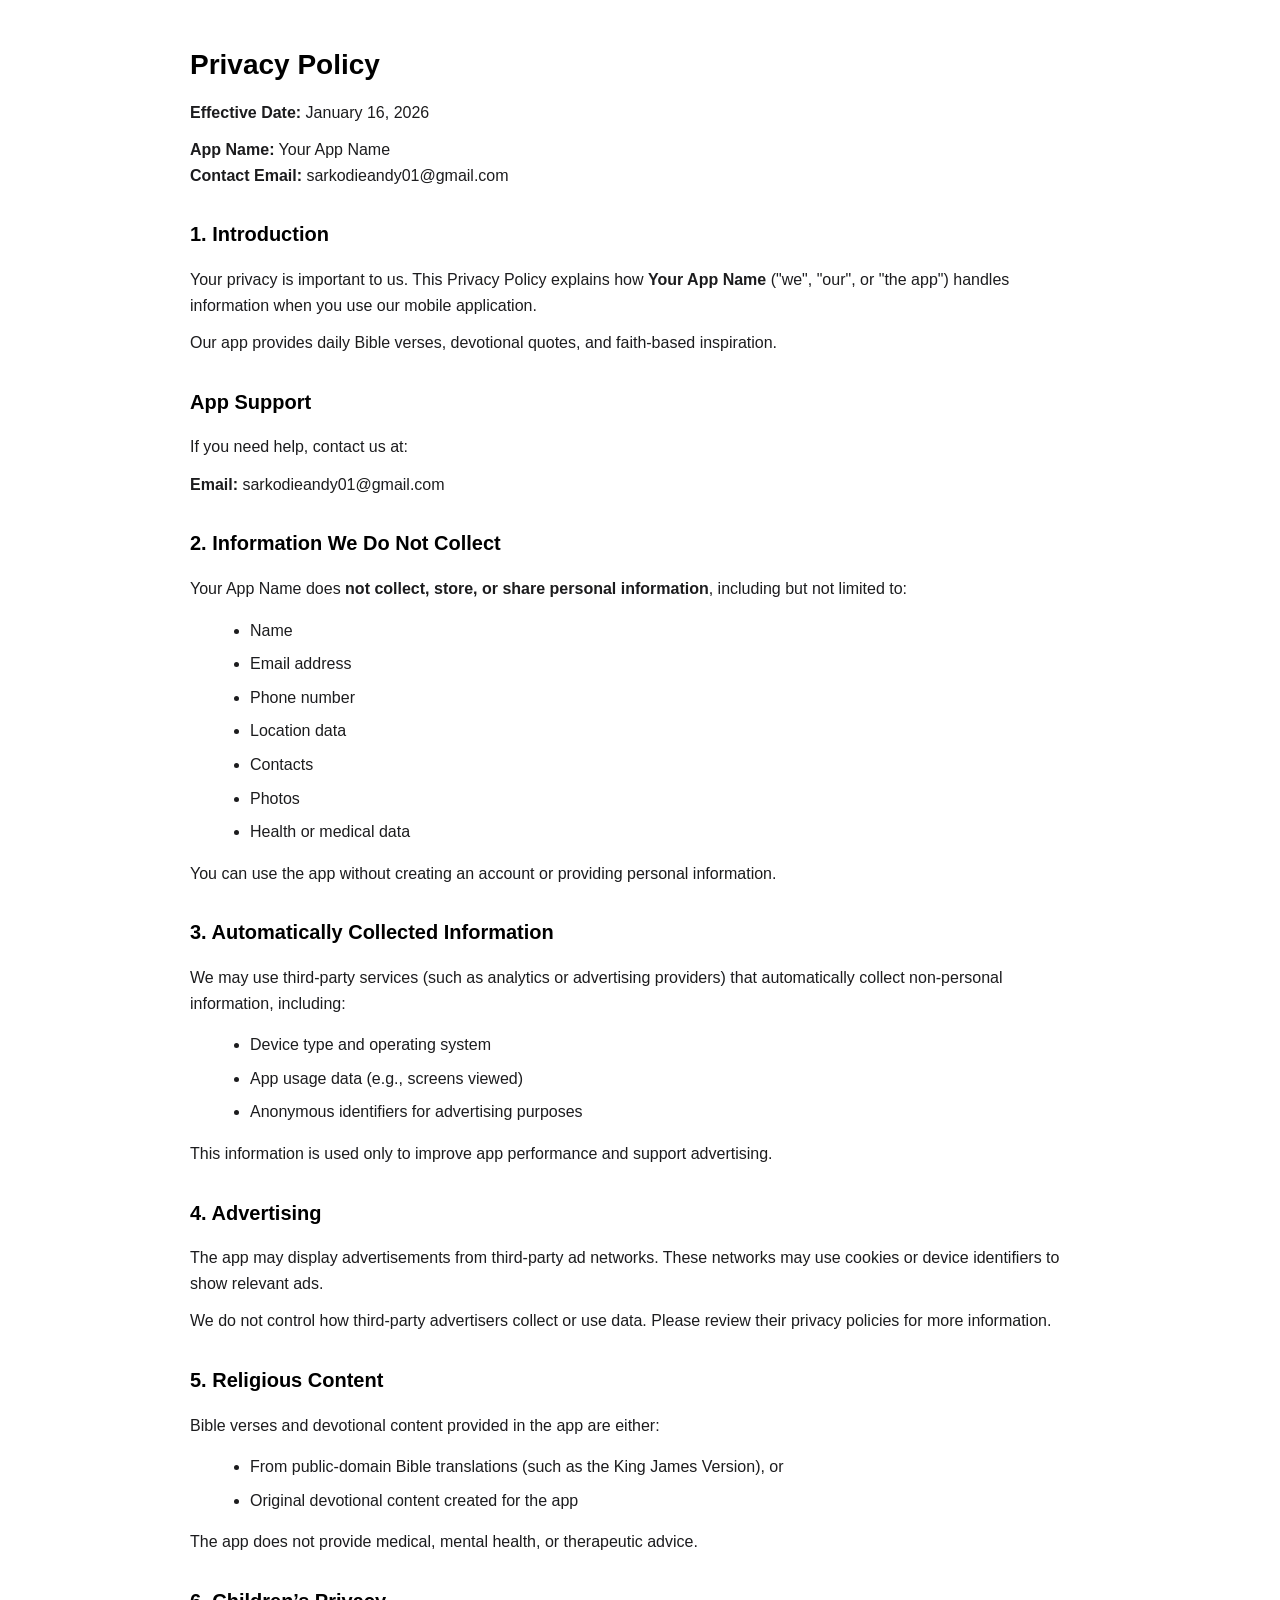
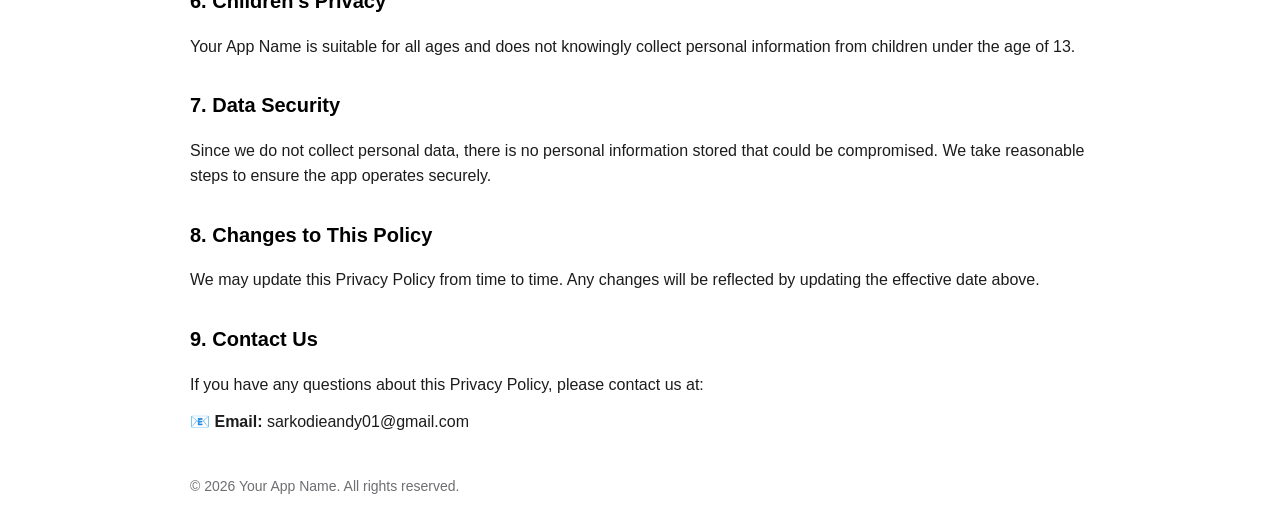
==== commit d434749e: "Update index.html" ====
--- a/index.html
+++ b/index.html
@@ -61,6 +61,9 @@
   <p>
     Our app provides daily Bible verses, devotional quotes, and faith-based inspiration.
   </p>
+   <h2>App Support</h2>
+  <p>If you need help, contact us at:</p>
+  <p><strong>Email:</strong> sarkodieandy01@gmail.com</p>
 
   <h2>2. Information We Do Not Collect</h2>
   <p>
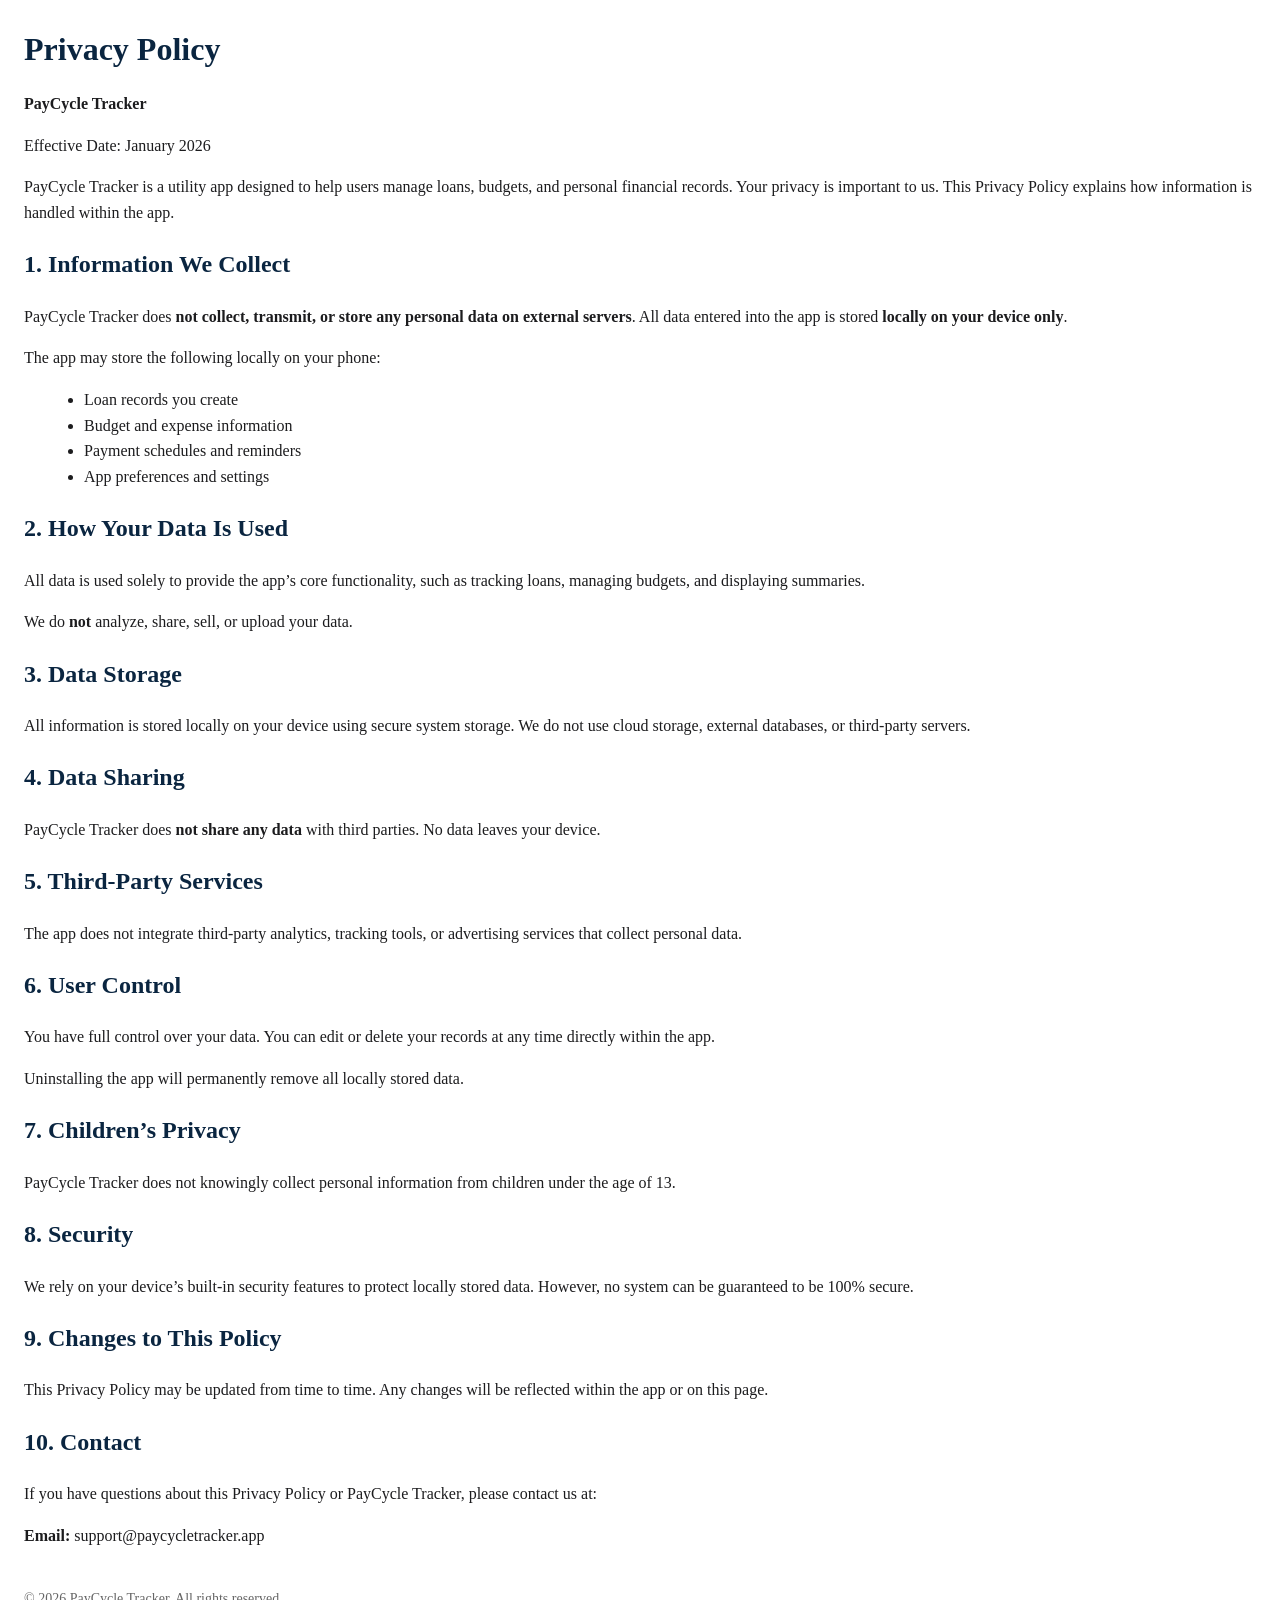
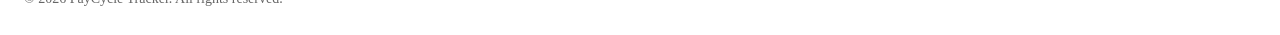
==== commit 6ce479f6: "Update index.html new" ====
--- a/index.html
+++ b/index.html
@@ -3,150 +3,124 @@
 <head>
   <meta charset="UTF-8" />
   <meta name="viewport" content="width=device-width, initial-scale=1.0"/>
-  <title>Privacy Policy</title>
+  <title>Privacy Policy – PayCycle Tracker</title>
   <style>
     body {
-      font-family: -apple-system, BlinkMacSystemFont, "Segoe UI", Roboto, Helvetica, Arial, sans-serif;
+      font-family: -apple-system, BlinkMacSystemFont, "Segoe UI", Roboto, Oxygen;
       line-height: 1.6;
+      margin: 24px;
       color: #1c1c1e;
       background-color: #ffffff;
-      padding: 24px;
-      max-width: 900px;
-      margin: auto;
     }
     h1, h2 {
-      color: #000000;
+      color: #0a2540;
     }
     h1 {
-      font-size: 28px;
-      margin-bottom: 10px;
-    }
-    h2 {
-      font-size: 20px;
-      margin-top: 30px;
+      margin-bottom: 8px;
     }
     p {
-      font-size: 16px;
-      margin: 12px 0;
+      margin-bottom: 14px;
     }
     ul {
       margin-left: 20px;
-    }
-    li {
-      margin: 8px 0;
+      margin-bottom: 16px;
     }
     footer {
       margin-top: 40px;
       font-size: 14px;
-      color: #6e6e73;
+      color: #666;
     }
   </style>
 </head>
 <body>
 
   <h1>Privacy Policy</h1>
-  <p><strong>Effective Date:</strong> January 16, 2026</p>
+  <p><strong>PayCycle Tracker</strong></p>
+  <p>Effective Date: January 2026</p>
 
   <p>
-    <strong>App Name:</strong> Your App Name<br/>
-    <strong>Contact Email:</strong> sarkodieandy01@gmail.com
+    PayCycle Tracker is a utility app designed to help users manage loans, budgets,
+    and personal financial records. Your privacy is important to us.
+    This Privacy Policy explains how information is handled within the app.
   </p>
 
-  <h2>1. Introduction</h2>
+  <h2>1. Information We Collect</h2>
   <p>
-    Your privacy is important to us. This Privacy Policy explains how
-    <strong>Your App Name</strong> ("we", "our", or "the app") handles information
-    when you use our mobile application.
+    PayCycle Tracker does <strong>not collect, transmit, or store any personal data on external servers</strong>.
+    All data entered into the app is stored <strong>locally on your device only</strong>.
+  </p>
+
+  <p>The app may store the following locally on your phone:</p>
+  <ul>
+    <li>Loan records you create</li>
+    <li>Budget and expense information</li>
+    <li>Payment schedules and reminders</li>
+    <li>App preferences and settings</li>
+  </ul>
+
+  <h2>2. How Your Data Is Used</h2>
+  <p>
+    All data is used solely to provide the app’s core functionality, such as
+    tracking loans, managing budgets, and displaying summaries.
   </p>
   <p>
-    Our app provides daily Bible verses, devotional quotes, and faith-based inspiration.
-  </p>
-   <h2>App Support</h2>
-  <p>If you need help, contact us at:</p>
-  <p><strong>Email:</strong> sarkodieandy01@gmail.com</p>
-
-  <h2>2. Information We Do Not Collect</h2>
-  <p>
-    Your App Name does <strong>not collect, store, or share personal information</strong>,
-    including but not limited to:
-  </p>
-  <ul>
-    <li>Name</li>
-    <li>Email address</li>
-    <li>Phone number</li>
-    <li>Location data</li>
-    <li>Contacts</li>
-    <li>Photos</li>
-    <li>Health or medical data</li>
-  </ul>
-  <p>
-    You can use the app without creating an account or providing personal information.
+    We do <strong>not</strong> analyze, share, sell, or upload your data.
   </p>
 
-  <h2>3. Automatically Collected Information</h2>
+  <h2>3. Data Storage</h2>
   <p>
-    We may use third-party services (such as analytics or advertising providers)
-    that automatically collect non-personal information, including:
-  </p>
-  <ul>
-    <li>Device type and operating system</li>
-    <li>App usage data (e.g., screens viewed)</li>
-    <li>Anonymous identifiers for advertising purposes</li>
-  </ul>
-  <p>
-    This information is used only to improve app performance and support advertising.
+    All information is stored locally on your device using secure system storage.
+    We do not use cloud storage, external databases, or third-party servers.
   </p>
 
-  <h2>4. Advertising</h2>
+  <h2>4. Data Sharing</h2>
   <p>
-    The app may display advertisements from third-party ad networks.
-    These networks may use cookies or device identifiers to show relevant ads.
+    PayCycle Tracker does <strong>not share any data</strong> with third parties.
+    No data leaves your device.
+  </p>
+
+  <h2>5. Third-Party Services</h2>
+  <p>
+    The app does not integrate third-party analytics, tracking tools, or advertising
+    services that collect personal data.
+  </p>
+
+  <h2>6. User Control</h2>
+  <p>
+    You have full control over your data. You can edit or delete your records at any time
+    directly within the app.
   </p>
   <p>
-    We do not control how third-party advertisers collect or use data.
-    Please review their privacy policies for more information.
+    Uninstalling the app will permanently remove all locally stored data.
   </p>
 
-  <h2>5. Religious Content</h2>
+  <h2>7. Children’s Privacy</h2>
   <p>
-    Bible verses and devotional content provided in the app are either:
-  </p>
-  <ul>
-    <li>From public-domain Bible translations (such as the King James Version), or</li>
-    <li>Original devotional content created for the app</li>
-  </ul>
-  <p>
-    The app does not provide medical, mental health, or therapeutic advice.
+    PayCycle Tracker does not knowingly collect personal information from children
+    under the age of 13.
   </p>
 
-  <h2>6. Children’s Privacy</h2>
+  <h2>8. Security</h2>
   <p>
-    Your App Name is suitable for all ages and does not knowingly collect personal
-    information from children under the age of 13.
+    We rely on your device’s built-in security features to protect locally stored data.
+    However, no system can be guaranteed to be 100% secure.
   </p>
 
-  <h2>7. Data Security</h2>
+  <h2>9. Changes to This Policy</h2>
   <p>
-    Since we do not collect personal data, there is no personal information stored
-    that could be compromised. We take reasonable steps to ensure the app operates securely.
+    This Privacy Policy may be updated from time to time.
+    Any changes will be reflected within the app or on this page.
   </p>
 
-  <h2>8. Changes to This Policy</h2>
+  <h2>10. Contact</h2>
   <p>
-    We may update this Privacy Policy from time to time. Any changes will be reflected
-    by updating the effective date above.
+    If you have questions about this Privacy Policy or PayCycle Tracker,
+    please contact us at:
   </p>
-
-  <h2>9. Contact Us</h2>
-  <p>
-    If you have any questions about this Privacy Policy, please contact us at:
-  </p>
-  <p>
-    📧 <strong>Email:</strong> sarkodieandy01@gmail.com
-  </p>
+  <p><strong>Email:</strong> support@paycycletracker.app</p>
 
   <footer>
-    © 2026 Your App Name. All rights reserved.
+    © 2026 PayCycle Tracker. All rights reserved.
   </footer>
 
 </body>
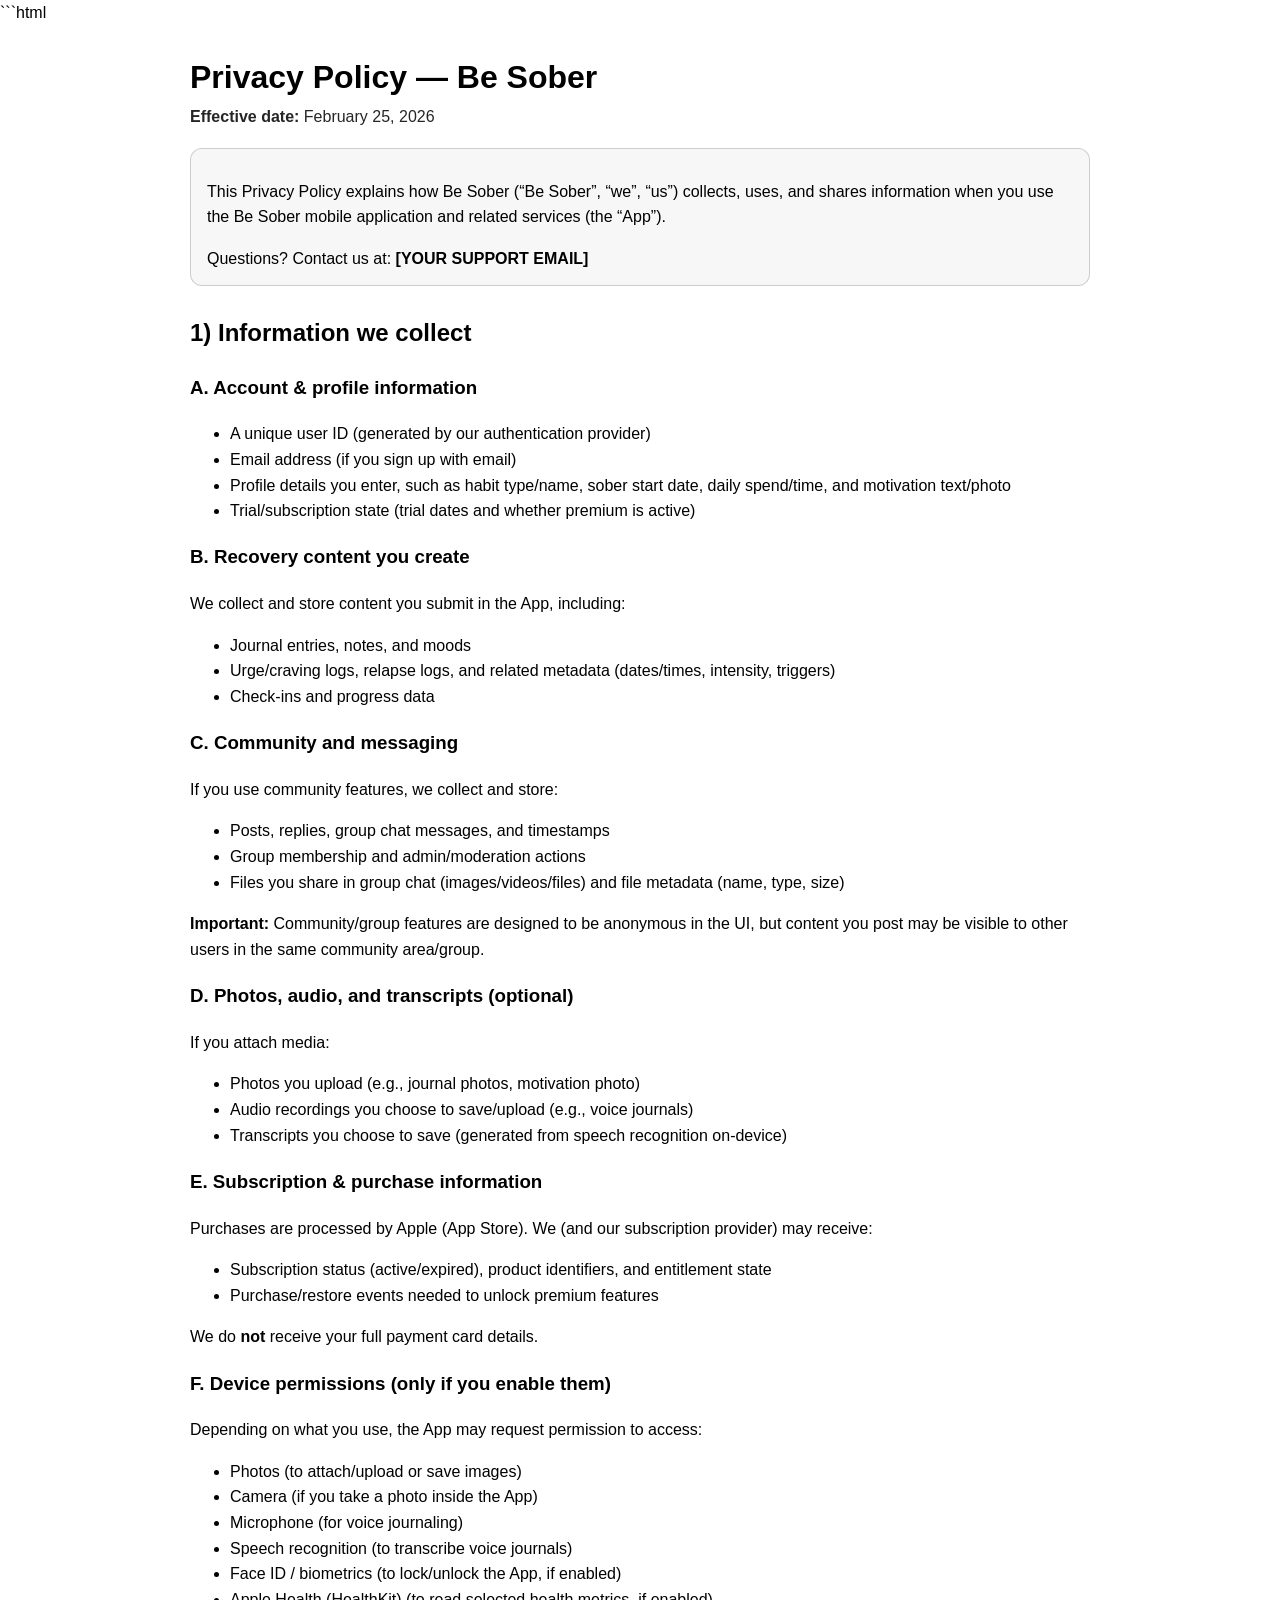
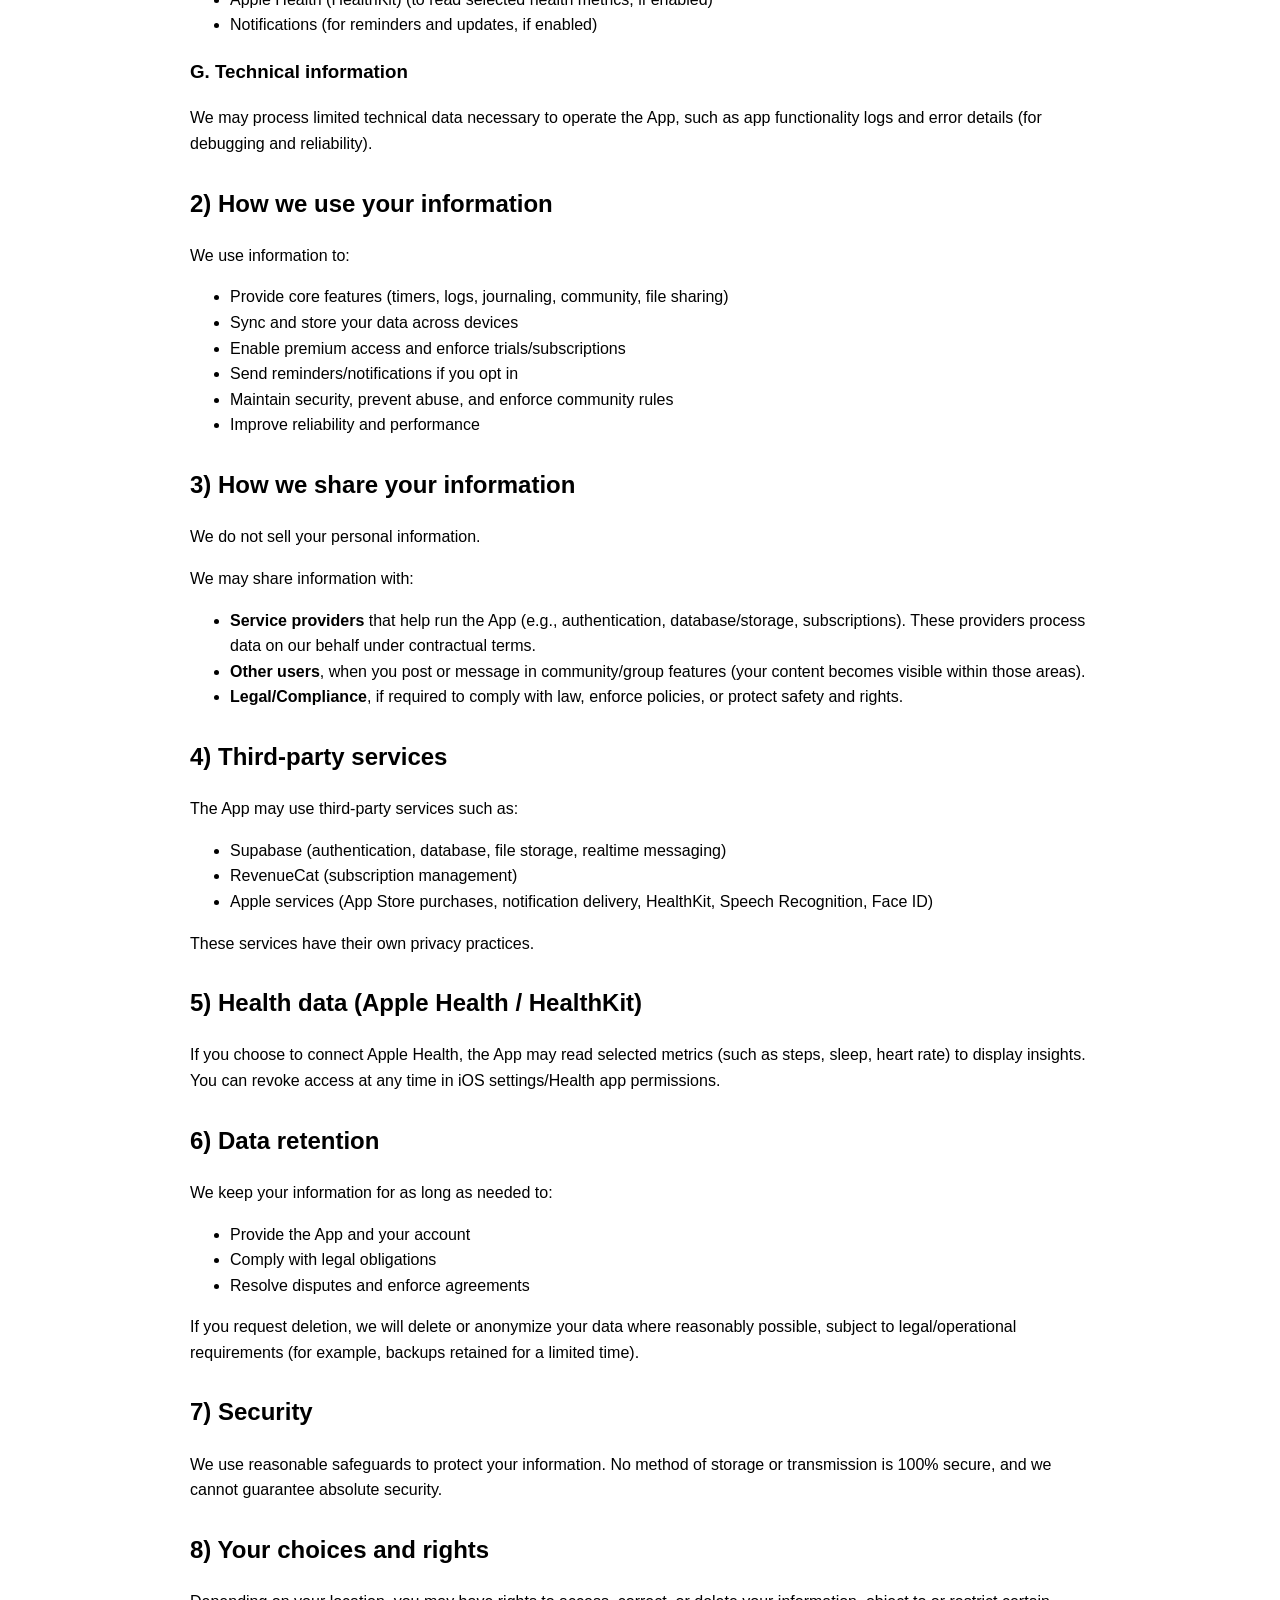
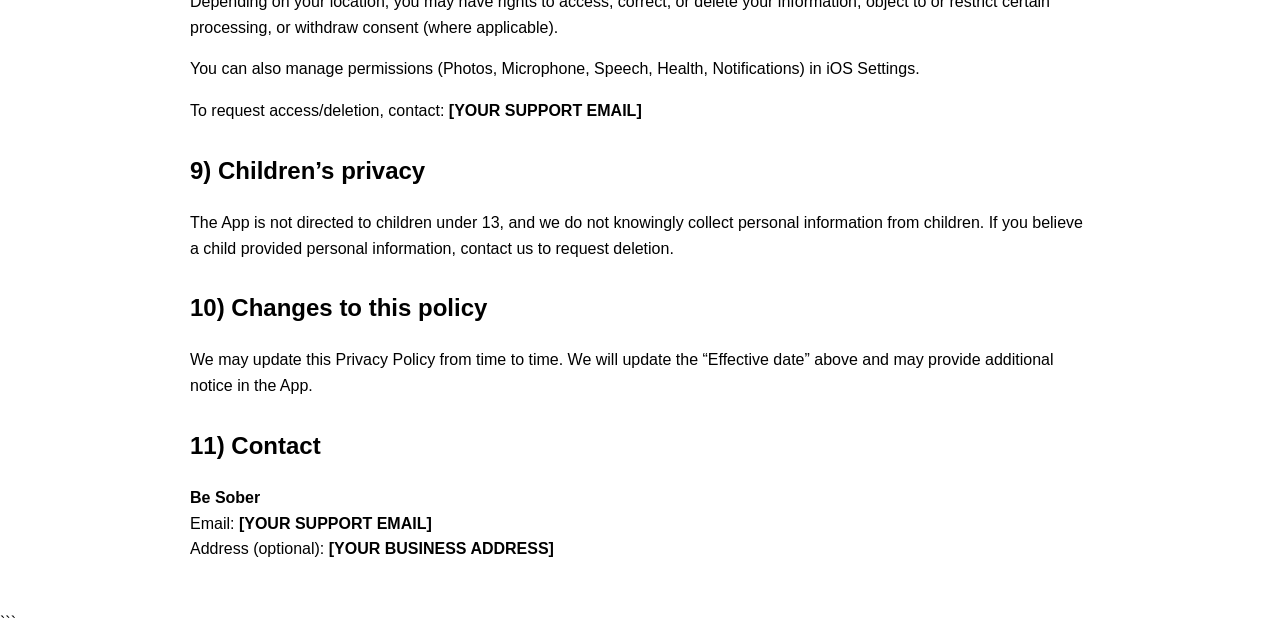
==== commit bbfcf4ac: "Update index.html new update" ====
--- a/index.html
+++ b/index.html
@@ -1,127 +1,158 @@
-<!DOCTYPE html>
+```html
+<!doctype html>
 <html lang="en">
 <head>
-  <meta charset="UTF-8" />
-  <meta name="viewport" content="width=device-width, initial-scale=1.0"/>
-  <title>Privacy Policy – PayCycle Tracker</title>
+  <meta charset="utf-8" />
+  <meta name="viewport" content="width=device-width,initial-scale=1" />
+  <title>Privacy Policy — Be Sober</title>
   <style>
-    body {
-      font-family: -apple-system, BlinkMacSystemFont, "Segoe UI", Roboto, Oxygen;
-      line-height: 1.6;
-      margin: 24px;
-      color: #1c1c1e;
-      background-color: #ffffff;
-    }
-    h1, h2 {
-      color: #0a2540;
-    }
-    h1 {
-      margin-bottom: 8px;
-    }
-    p {
-      margin-bottom: 14px;
-    }
-    ul {
-      margin-left: 20px;
-      margin-bottom: 16px;
-    }
-    footer {
-      margin-top: 40px;
-      font-size: 14px;
-      color: #666;
-    }
+    :root { color-scheme: light dark; }
+    body { font-family: -apple-system,BlinkMacSystemFont,"Segoe UI",Roboto,Helvetica,Arial,sans-serif; line-height: 1.6; margin: 0; }
+    main { max-width: 900px; margin: 0 auto; padding: 32px 20px; }
+    h1 { line-height: 1.2; margin: 0 0 8px; }
+    h2 { margin-top: 28px; }
+    p, li { font-size: 16px; }
+    code { font-family: ui-monospace,SFMono-Regular,Menlo,Monaco,Consolas,"Liberation Mono","Courier New",monospace; }
+    .meta { margin: 0 0 18px; opacity: 0.85; }
+    .box { padding: 14px 16px; border: 1px solid rgba(127,127,127,.35); border-radius: 12px; background: rgba(127,127,127,.06); }
+    a { color: inherit; }
   </style>
 </head>
 <body>
+  <main>
+    <h1>Privacy Policy — Be Sober</h1>
+    <p class="meta"><strong>Effective date:</strong> February 25, 2026</p>
 
-  <h1>Privacy Policy</h1>
-  <p><strong>PayCycle Tracker</strong></p>
-  <p>Effective Date: January 2026</p>
+    <div class="box">
+      <p>
+        This Privacy Policy explains how Be Sober (“Be Sober”, “we”, “us”) collects, uses, and shares information when you
+        use the Be Sober mobile application and related services (the “App”).
+      </p>
+      <p style="margin-bottom:0;">
+        Questions? Contact us at: <strong>[YOUR SUPPORT EMAIL]</strong>
+      </p>
+    </div>
 
-  <p>
-    PayCycle Tracker is a utility app designed to help users manage loans, budgets,
-    and personal financial records. Your privacy is important to us.
-    This Privacy Policy explains how information is handled within the app.
-  </p>
+    <h2>1) Information we collect</h2>
 
-  <h2>1. Information We Collect</h2>
-  <p>
-    PayCycle Tracker does <strong>not collect, transmit, or store any personal data on external servers</strong>.
-    All data entered into the app is stored <strong>locally on your device only</strong>.
-  </p>
+    <h3>A. Account &amp; profile information</h3>
+    <ul>
+      <li>A unique user ID (generated by our authentication provider)</li>
+      <li>Email address (if you sign up with email)</li>
+      <li>Profile details you enter, such as habit type/name, sober start date, daily spend/time, and motivation text/photo</li>
+      <li>Trial/subscription state (trial dates and whether premium is active)</li>
+    </ul>
 
-  <p>The app may store the following locally on your phone:</p>
-  <ul>
-    <li>Loan records you create</li>
-    <li>Budget and expense information</li>
-    <li>Payment schedules and reminders</li>
-    <li>App preferences and settings</li>
-  </ul>
+    <h3>B. Recovery content you create</h3>
+    <p>We collect and store content you submit in the App, including:</p>
+    <ul>
+      <li>Journal entries, notes, and moods</li>
+      <li>Urge/craving logs, relapse logs, and related metadata (dates/times, intensity, triggers)</li>
+      <li>Check-ins and progress data</li>
+    </ul>
 
-  <h2>2. How Your Data Is Used</h2>
-  <p>
-    All data is used solely to provide the app’s core functionality, such as
-    tracking loans, managing budgets, and displaying summaries.
-  </p>
-  <p>
-    We do <strong>not</strong> analyze, share, sell, or upload your data.
-  </p>
+    <h3>C. Community and messaging</h3>
+    <p>If you use community features, we collect and store:</p>
+    <ul>
+      <li>Posts, replies, group chat messages, and timestamps</li>
+      <li>Group membership and admin/moderation actions</li>
+      <li>Files you share in group chat (images/videos/files) and file metadata (name, type, size)</li>
+    </ul>
+    <p><strong>Important:</strong> Community/group features are designed to be anonymous in the UI, but content you post may be visible to other users in the same community area/group.</p>
 
-  <h2>3. Data Storage</h2>
-  <p>
-    All information is stored locally on your device using secure system storage.
-    We do not use cloud storage, external databases, or third-party servers.
-  </p>
+    <h3>D. Photos, audio, and transcripts (optional)</h3>
+    <p>If you attach media:</p>
+    <ul>
+      <li>Photos you upload (e.g., journal photos, motivation photo)</li>
+      <li>Audio recordings you choose to save/upload (e.g., voice journals)</li>
+      <li>Transcripts you choose to save (generated from speech recognition on-device)</li>
+    </ul>
 
-  <h2>4. Data Sharing</h2>
-  <p>
-    PayCycle Tracker does <strong>not share any data</strong> with third parties.
-    No data leaves your device.
-  </p>
+    <h3>E. Subscription &amp; purchase information</h3>
+    <p>Purchases are processed by Apple (App Store). We (and our subscription provider) may receive:</p>
+    <ul>
+      <li>Subscription status (active/expired), product identifiers, and entitlement state</li>
+      <li>Purchase/restore events needed to unlock premium features</li>
+    </ul>
+    <p>We do <strong>not</strong> receive your full payment card details.</p>
 
-  <h2>5. Third-Party Services</h2>
-  <p>
-    The app does not integrate third-party analytics, tracking tools, or advertising
-    services that collect personal data.
-  </p>
+    <h3>F. Device permissions (only if you enable them)</h3>
+    <p>Depending on what you use, the App may request permission to access:</p>
+    <ul>
+      <li>Photos (to attach/upload or save images)</li>
+      <li>Camera (if you take a photo inside the App)</li>
+      <li>Microphone (for voice journaling)</li>
+      <li>Speech recognition (to transcribe voice journals)</li>
+      <li>Face ID / biometrics (to lock/unlock the App, if enabled)</li>
+      <li>Apple Health (HealthKit) (to read selected health metrics, if enabled)</li>
+      <li>Notifications (for reminders and updates, if enabled)</li>
+    </ul>
 
-  <h2>6. User Control</h2>
-  <p>
-    You have full control over your data. You can edit or delete your records at any time
-    directly within the app.
-  </p>
-  <p>
-    Uninstalling the app will permanently remove all locally stored data.
-  </p>
+    <h3>G. Technical information</h3>
+    <p>We may process limited technical data necessary to operate the App, such as app functionality logs and error details (for debugging and reliability).</p>
 
-  <h2>7. Children’s Privacy</h2>
-  <p>
-    PayCycle Tracker does not knowingly collect personal information from children
-    under the age of 13.
-  </p>
+    <h2>2) How we use your information</h2>
+    <p>We use information to:</p>
+    <ul>
+      <li>Provide core features (timers, logs, journaling, community, file sharing)</li>
+      <li>Sync and store your data across devices</li>
+      <li>Enable premium access and enforce trials/subscriptions</li>
+      <li>Send reminders/notifications if you opt in</li>
+      <li>Maintain security, prevent abuse, and enforce community rules</li>
+      <li>Improve reliability and performance</li>
+    </ul>
 
-  <h2>8. Security</h2>
-  <p>
-    We rely on your device’s built-in security features to protect locally stored data.
-    However, no system can be guaranteed to be 100% secure.
-  </p>
+    <h2>3) How we share your information</h2>
+    <p>We do not sell your personal information.</p>
+    <p>We may share information with:</p>
+    <ul>
+      <li><strong>Service providers</strong> that help run the App (e.g., authentication, database/storage, subscriptions). These providers process data on our behalf under contractual terms.</li>
+      <li><strong>Other users</strong>, when you post or message in community/group features (your content becomes visible within those areas).</li>
+      <li><strong>Legal/Compliance</strong>, if required to comply with law, enforce policies, or protect safety and rights.</li>
+    </ul>
 
-  <h2>9. Changes to This Policy</h2>
-  <p>
-    This Privacy Policy may be updated from time to time.
-    Any changes will be reflected within the app or on this page.
-  </p>
+    <h2>4) Third-party services</h2>
+    <p>The App may use third-party services such as:</p>
+    <ul>
+      <li>Supabase (authentication, database, file storage, realtime messaging)</li>
+      <li>RevenueCat (subscription management)</li>
+      <li>Apple services (App Store purchases, notification delivery, HealthKit, Speech Recognition, Face ID)</li>
+    </ul>
+    <p>These services have their own privacy practices.</p>
 
-  <h2>10. Contact</h2>
-  <p>
-    If you have questions about this Privacy Policy or PayCycle Tracker,
-    please contact us at:
-  </p>
-  <p><strong>Email:</strong> support@paycycletracker.app</p>
+    <h2>5) Health data (Apple Health / HealthKit)</h2>
+    <p>If you choose to connect Apple Health, the App may read selected metrics (such as steps, sleep, heart rate) to display insights. You can revoke access at any time in iOS settings/Health app permissions.</p>
 
-  <footer>
-    © 2026 PayCycle Tracker. All rights reserved.
-  </footer>
+    <h2>6) Data retention</h2>
+    <p>We keep your information for as long as needed to:</p>
+    <ul>
+      <li>Provide the App and your account</li>
+      <li>Comply with legal obligations</li>
+      <li>Resolve disputes and enforce agreements</li>
+    </ul>
+    <p>If you request deletion, we will delete or anonymize your data where reasonably possible, subject to legal/operational requirements (for example, backups retained for a limited time).</p>
 
+    <h2>7) Security</h2>
+    <p>We use reasonable safeguards to protect your information. No method of storage or transmission is 100% secure, and we cannot guarantee absolute security.</p>
+
+    <h2>8) Your choices and rights</h2>
+    <p>Depending on your location, you may have rights to access, correct, or delete your information, object to or restrict certain processing, or withdraw consent (where applicable).</p>
+    <p>You can also manage permissions (Photos, Microphone, Speech, Health, Notifications) in iOS Settings.</p>
+    <p>To request access/deletion, contact: <strong>[YOUR SUPPORT EMAIL]</strong></p>
+
+    <h2>9) Children’s privacy</h2>
+    <p>The App is not directed to children under 13, and we do not knowingly collect personal information from children. If you believe a child provided personal information, contact us to request deletion.</p>
+
+    <h2>10) Changes to this policy</h2>
+    <p>We may update this Privacy Policy from time to time. We will update the “Effective date” above and may provide additional notice in the App.</p>
+
+    <h2>11) Contact</h2>
+    <p>
+      <strong>Be Sober</strong><br />
+      Email: <strong>[YOUR SUPPORT EMAIL]</strong><br />
+      Address (optional): <strong>[YOUR BUSINESS ADDRESS]</strong>
+    </p>
+  </main>
 </body>
 </html>
+```
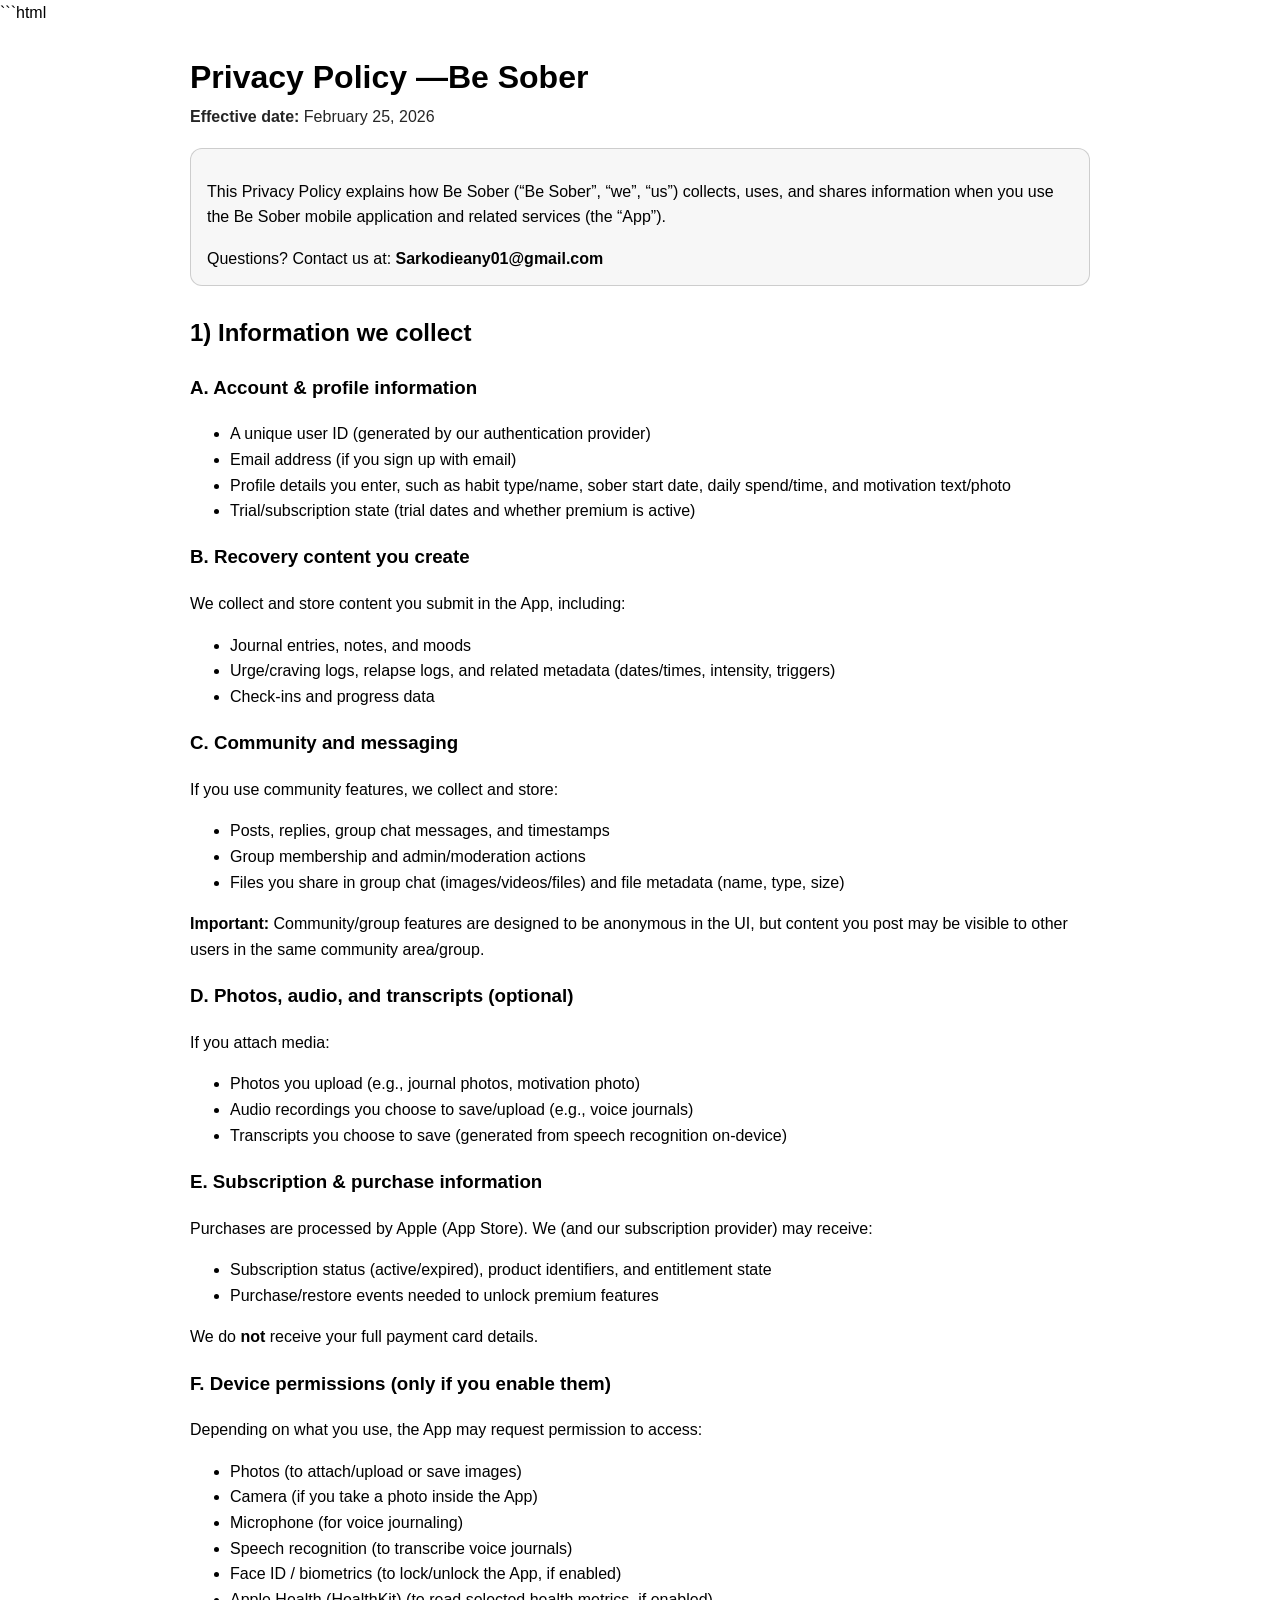
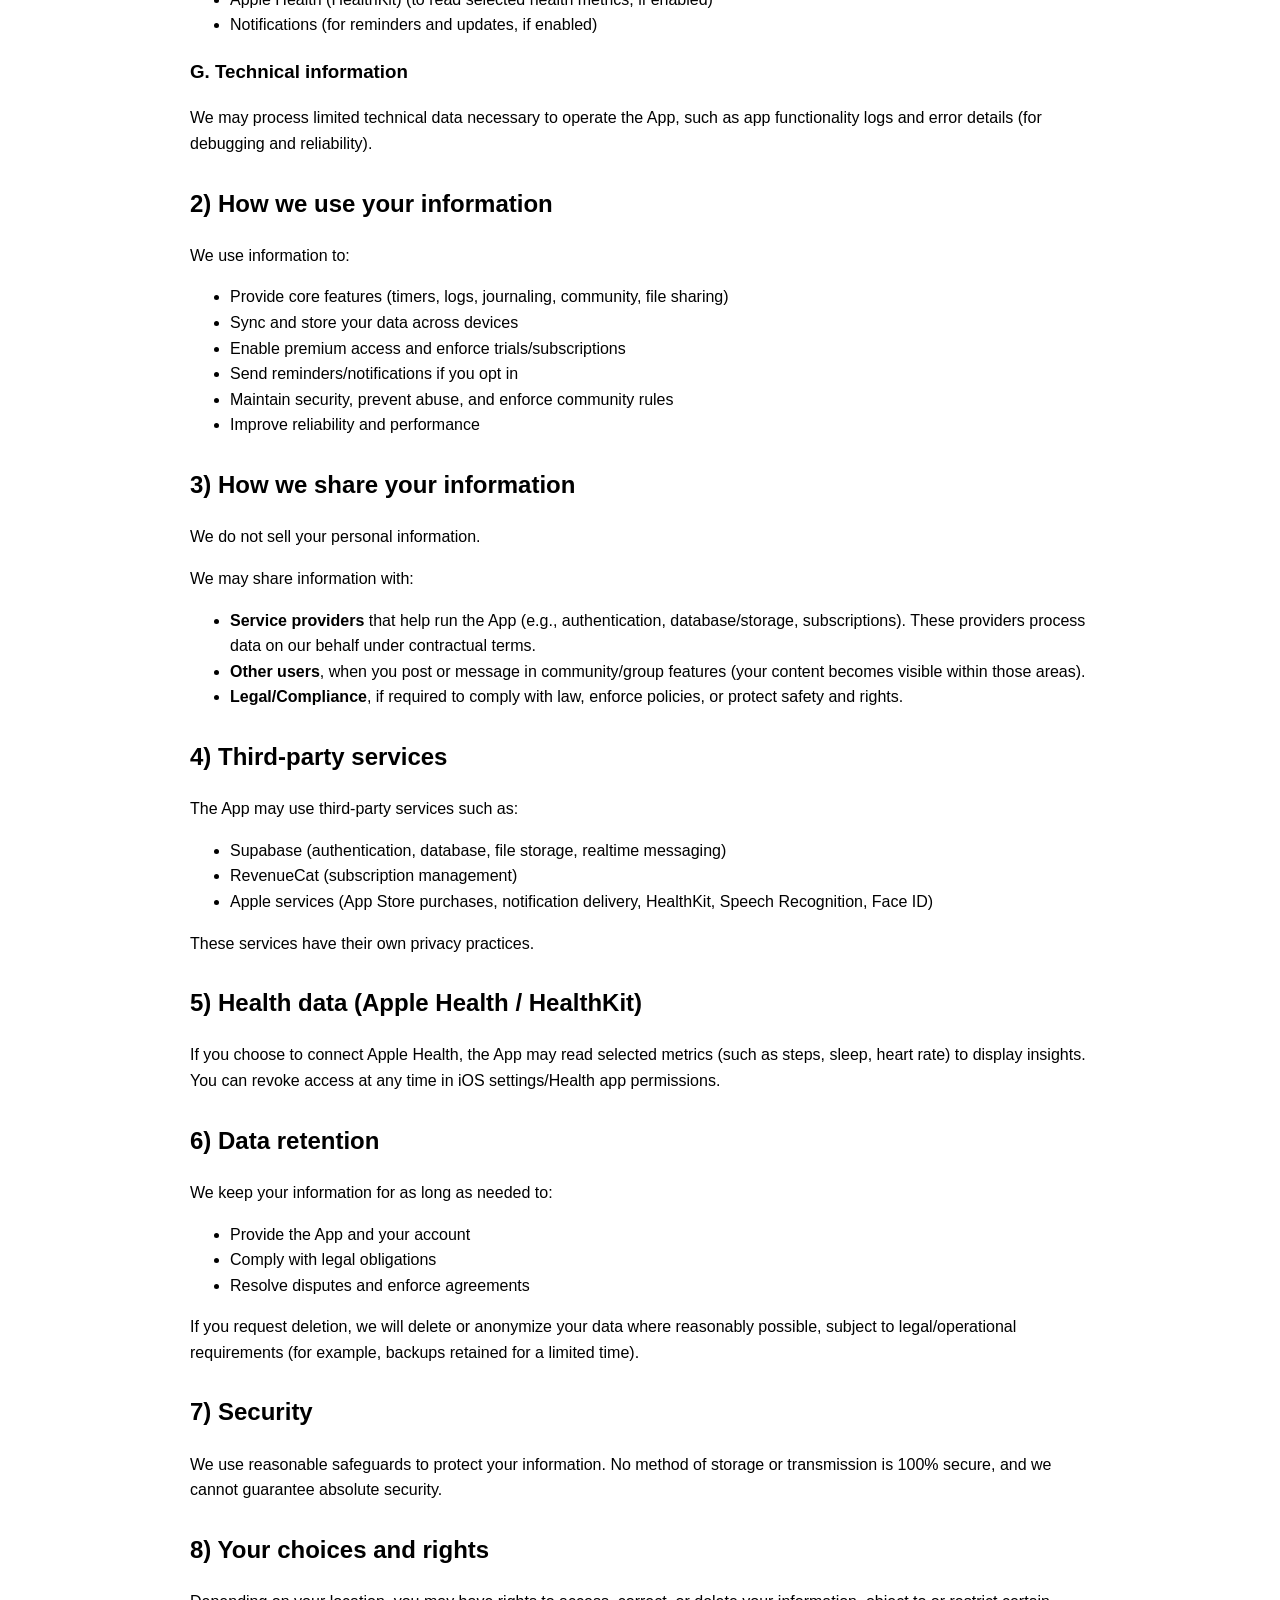
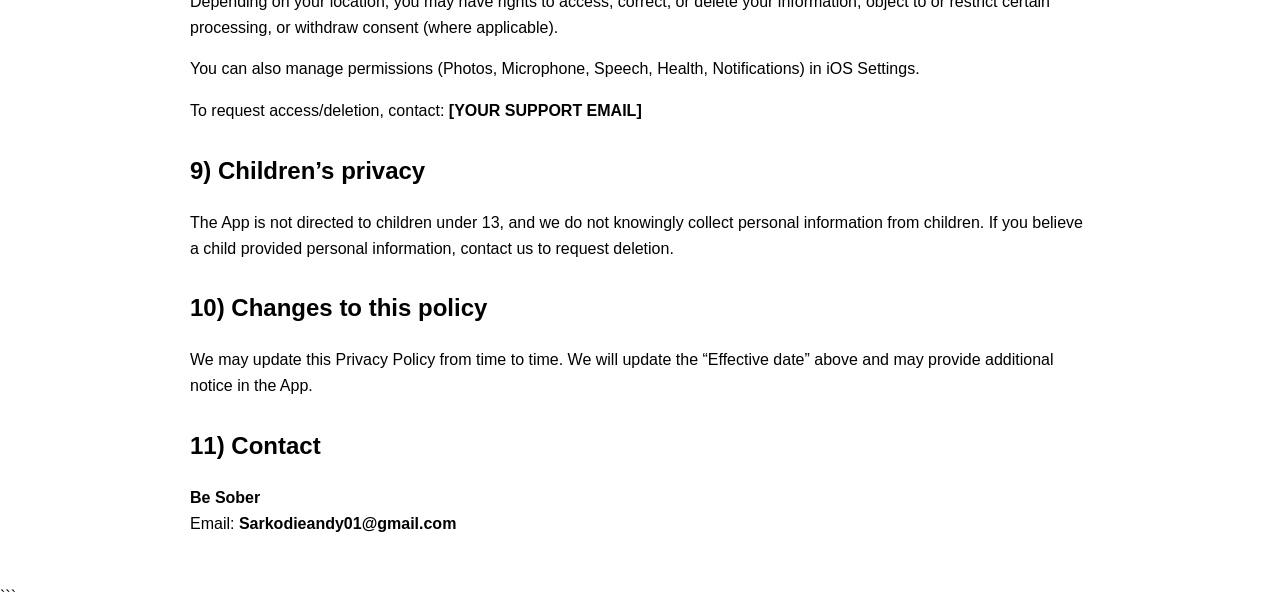
==== commit 4f58e32b: "Update index.html new" ====
--- a/index.html
+++ b/index.html
@@ -20,7 +20,7 @@
 </head>
 <body>
   <main>
-    <h1>Privacy Policy — Be Sober</h1>
+    <h1>Privacy Policy —Be Sober</h1>
     <p class="meta"><strong>Effective date:</strong> February 25, 2026</p>
 
     <div class="box">
@@ -29,7 +29,7 @@
         use the Be Sober mobile application and related services (the “App”).
       </p>
       <p style="margin-bottom:0;">
-        Questions? Contact us at: <strong>[YOUR SUPPORT EMAIL]</strong>
+        Questions? Contact us at: <strong>Sarkodieany01@gmail.com</strong>
       </p>
     </div>
 
@@ -149,8 +149,8 @@
     <h2>11) Contact</h2>
     <p>
       <strong>Be Sober</strong><br />
-      Email: <strong>[YOUR SUPPORT EMAIL]</strong><br />
-      Address (optional): <strong>[YOUR BUSINESS ADDRESS]</strong>
+      Email: <strong>Sarkodieandy01@gmail.com</strong><br />
+      
     </p>
   </main>
 </body>
